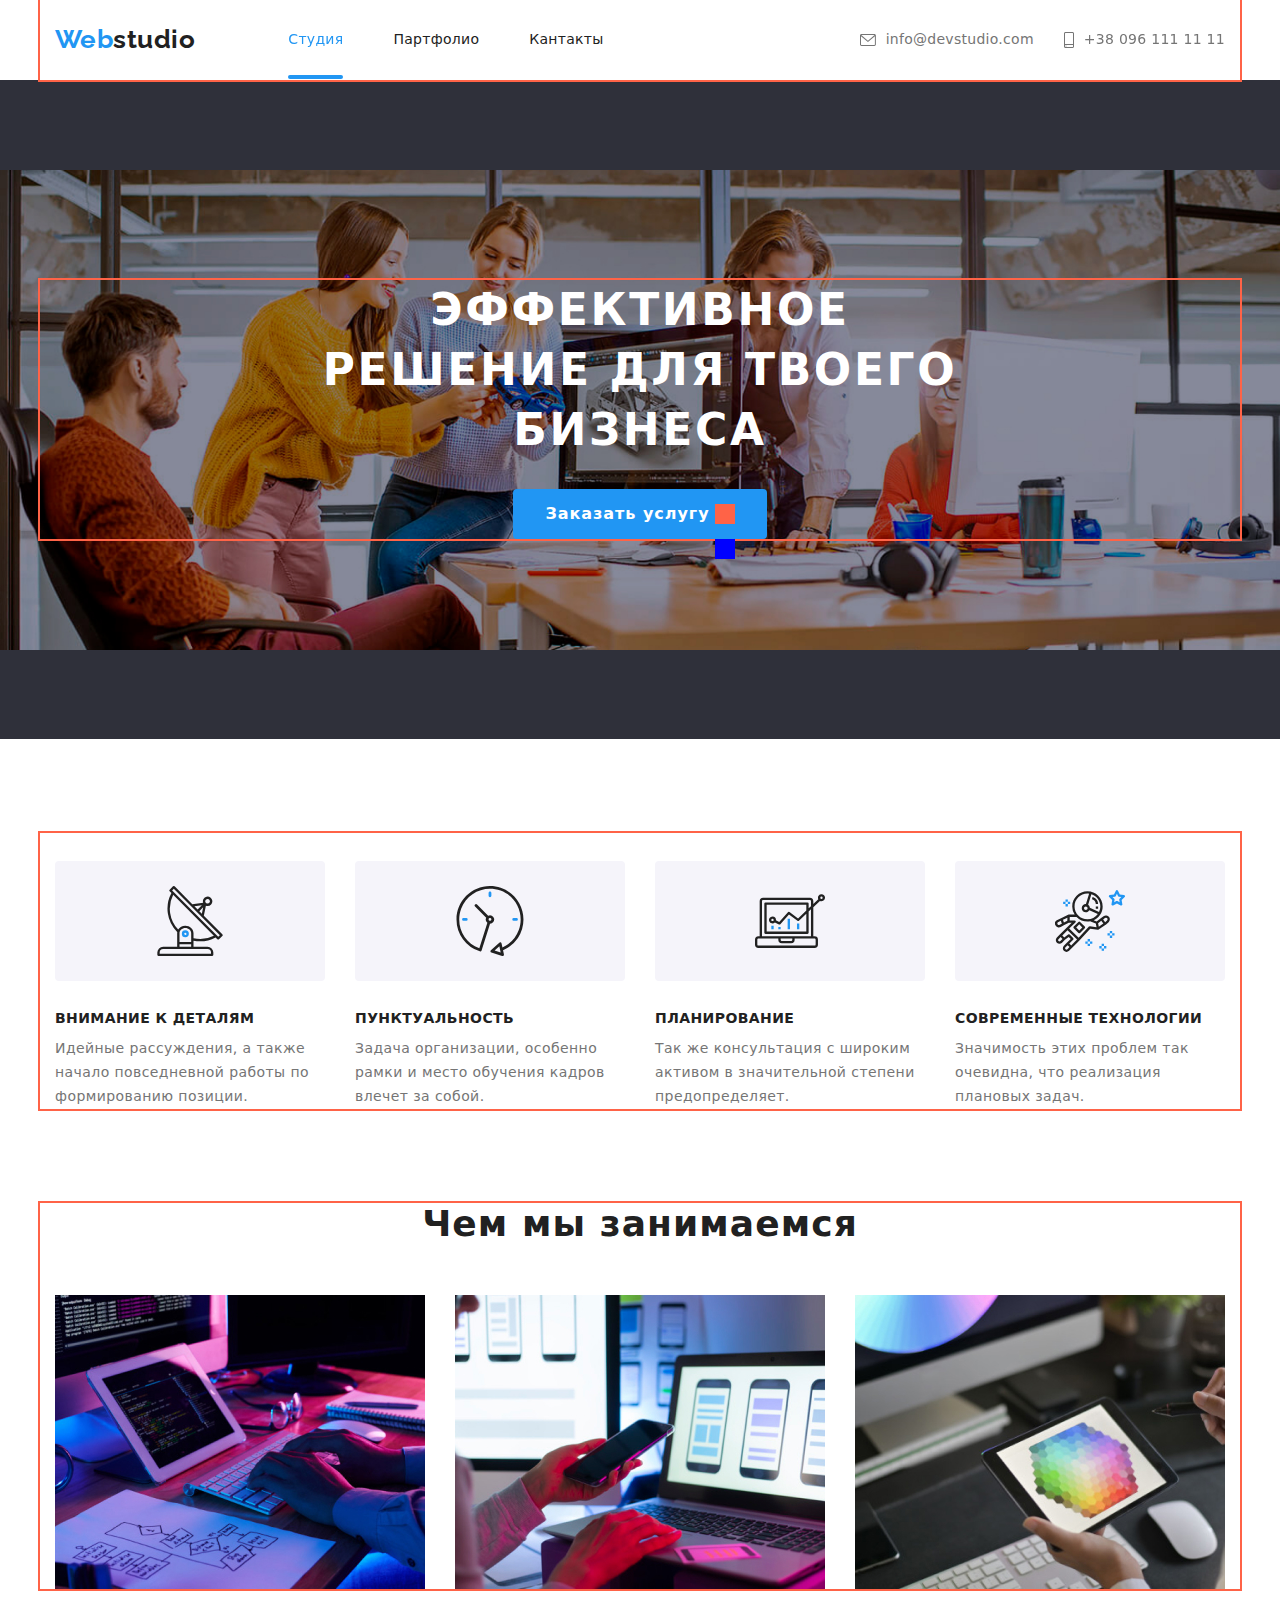
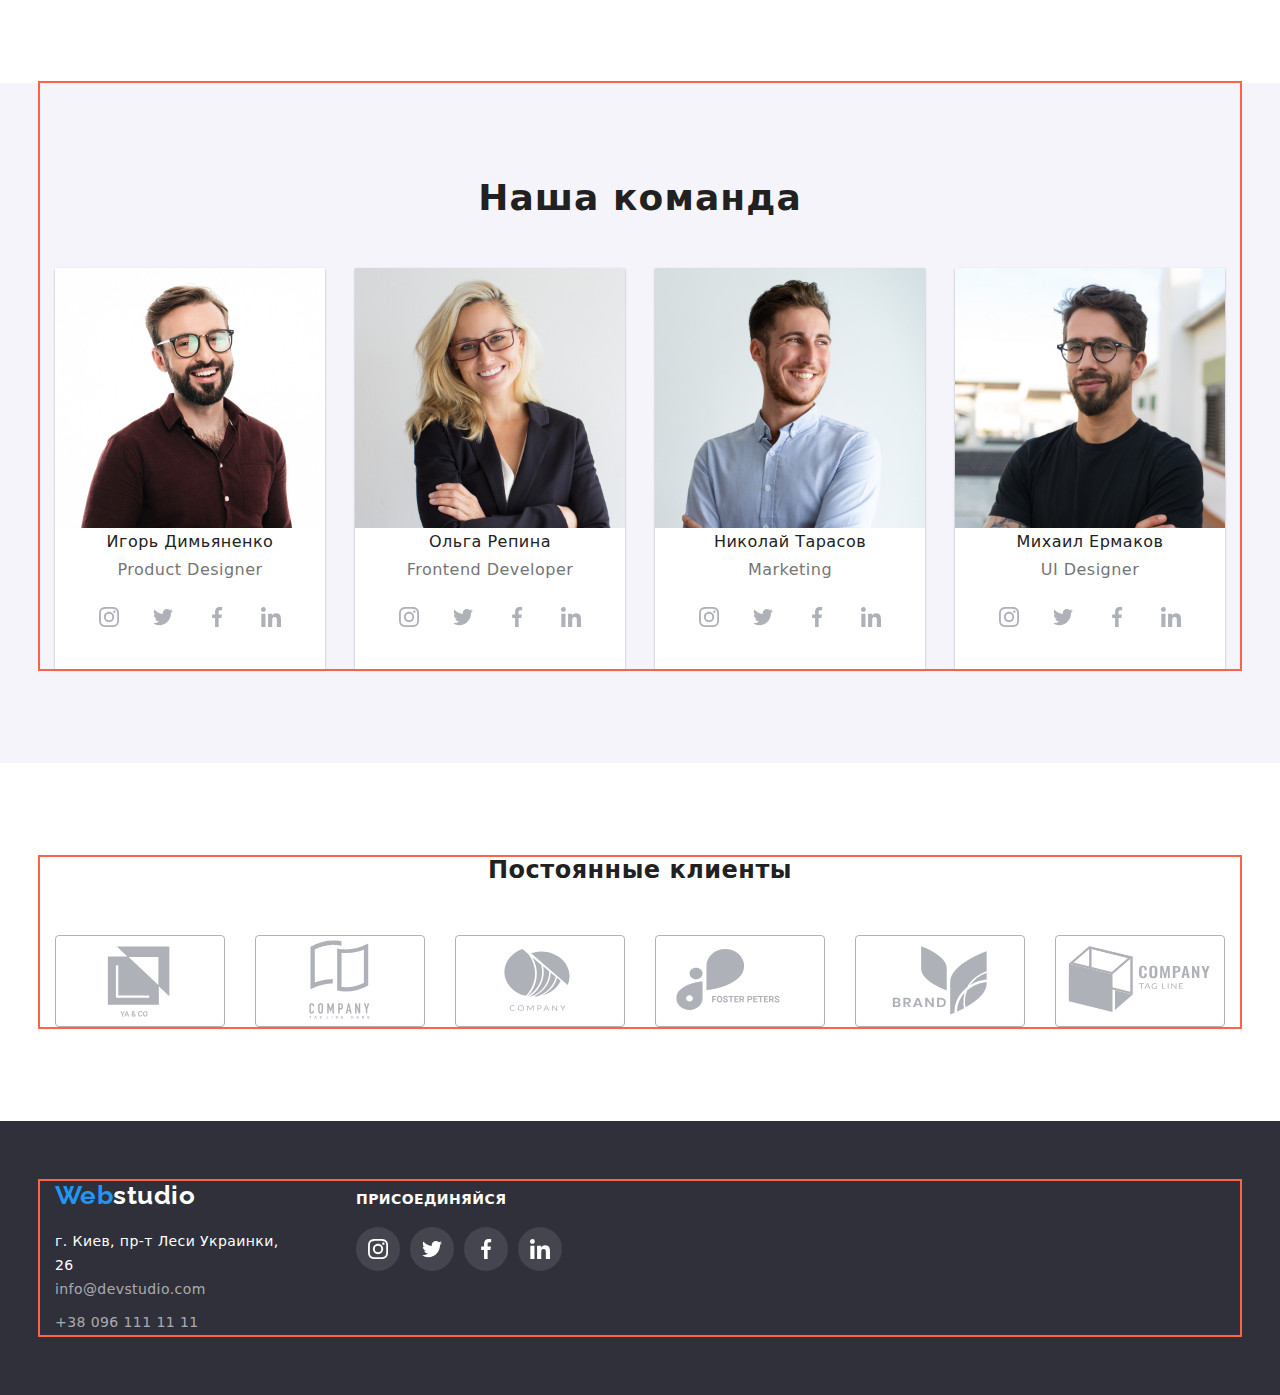
==== index.html @ 95841db0 "скопировал с прошлого" ====
<!DOCTYPE html>
<html lang="ru">
  <head>
    <meta charset="UTF-8" />
    <meta name="viewport" content="width=device-width, initial-scale=1.0" />
    <title>Webstudio</title>
    <link
      href="https://fonts.googleapis.com/css2?family=Raleway:wght@100..900&family=Roboto:wght@100;300;400;500;700;900&display=swap"
      rel="stylesheet"
    />
    <link rel="stylesheet" href="./css/styles.css" />
    <link
      rel="stylesheet"
      href="https://cdnjs.cloudflare.com/ajax/libs/modern-normalize/3.0.1/modern-normalize.min.css"
    />
  </head>
  <body>
    <!-- Шапка сайта -->
    <header class="page-header">
      <div class="container">
        <nav class="site-nav">
          <a href="./index.html" class="logo"
            ><span class="accent">Web</span>studio</a
          >
          <ul class="navigation-list list">
            <li class="item">
              <a href="./index.html" class="link link-current">Студия</a>
            </li>
            <li class="item">
              <a href="./portfolio.html" class="link">Партфолио</a>
            </li>
            <li class="item"><a href="" class="link">Кантакты</a></li>
          </ul>
        </nav>
        <address class="address-header">
          <ul class="link-list list contacts">
            <li class="item">
              <a href="mailto:info@devstudio.com" class="link mail">
                <svg class="envelope" width="16" height="12">
                  <use href="./images/symbol-defs.svg#envelope"></use>
                </svg>
                info@devstudio.com</a
              >
            </li>
            <li class="item">
              <a href="tel:+380961111111 " class="link tel">
                <svg class="smartphone" width="10" height="16">
                  <use href="./images/symbol-defs.svg#smartphone"></use>
                </svg>
                +38 096 111 11 11</a
              >
            </li>
          </ul>
        </address>
      </div>
    </header>
    <!-- Главное Наполнение Сайта -->
    <main class="page-main">
<!-- Герой -->
      <section class="hero">
        <div class="container hero-container">
          <h1 class="hero-title">эффективное решение для твоего бизнеса</h1>
          <button type="button" class="hero-button">Заказать услугу</button>
        </div>
      </section>
      <!-- Наши Преимущества -->
      <section class="section-warning">
        <div class="container">
          <h2 class="zero-title">Главные оспекты , потом скрыть это</h2>
          <ul class="list list-warning">
            <li class="item">
              <div class="warning-bg-icon">
                <svg width="70" height="70">
                  <use href="./images/symbol-defs.svg#antenna"></use>
                </svg>
              </div>
              <h3 class="title">ВНИМАНИЕ К ДЕТАЛЯМ</h3>
              <p class="subtitle">
                Идейные рассуждения, а также начало повседневной работы по
                формированию позиции.
              </p>
            </li>
            <li class="item">
              <div class="warning-bg-icon">
                <svg width="70" height="70">
                  <use href="./images/symbol-defs.svg#clock"></use>
                </svg>
              </div>
              <h3 class="title">ПУНКТУАЛЬНОСТЬ</h3>
              <p class="subtitle">
                Задача организации, особенно рамки и место обучения кадров
                влечет за собой.
              </p>
            </li>
            <li class="item">
              <div class="warning-bg-icon">
                <svg width="70" height="70">
                  <use href="./images/symbol-defs.svg#diagram"></use>
                </svg>
              </div>
              <h3 class="title">ПЛАНИРОВАНИЕ</h3>
              <p class="subtitle">
                Так же консультация с широким активом в значительной степени
                предопределяет.
              </p>
            </li>
            <li class="item">
              <div class="warning-bg-icon">
                <svg width="70" height="70">
                  <use href="./images/symbol-defs.svg#astronaut"></use>
                </svg>
              </div>
              <h3 class="title">СОВРЕМЕННЫЕ ТЕХНОЛОГИИ</h3>
              <p class="subtitle">
                Значимость этих проблем так очевидна, что реализация плановых
                задач.
              </p>
            </li>
          </ul>
        </div>
      </section>
      <!-- Чем мы Занимаемся -->
      <section class="section-work">
        <div class="container">
          <h2 class="title-work">Чем мы занимаемся</h2>
          <ul class="list work-list " >
            <li class="item">
              <img
                src="./images/image1.jpg"
                alt="работа с кодом"
                width="370"
                class="img"
              />
            </li>
            <li class="item">
              <img
                src="./images/image2.jpg"
                alt="работа на компьютере с моделями телефонов"
                width="370"
                class="img"/>
            </li>
            <li class="item">
              <img
                class="img"
                src="./images/image3.jpg" 
                alt="работа на планшете с дизайном " 
                width="370" 
              >
            </li>
          </ul>
        </div>
      </section>
      <!-- Наша каманда -->
      <section class="section-team">
        <div class="container">
          <h2 class="title-team">Наша команда</h2>
          <ul class="team-list list">
            <li class="item">
              <div class="card-text">
                <img
                  src="./images/imgigori1.jpg"
                  alt="фото сотрудника Игоря"
                  width="270"
                />
                <h3 class="title">Игорь Димьяненко</h3>
                <p class="subtitle">Product Designer</p>
                <ul class="social-list-link list">
                  <li class="social-link">
                    <a href="" class="link-bg">
                      <svg class="social-icon" width="20" height="20">
                        <use href="./images/symbol-defs.svg#instagram"></use>
                      </svg>
                    </a>
                  </li>
                  <li class="social-link">
                    <a href="" class="link-bg">
                      <svg class="social-icon" width="20" height="20">
                        <use href="./images/symbol-defs.svg#twitter-1-2"></use>
                      </svg>
                    </a>
                  </li>
                  <li class="social-link">
                    <a href="" class="link-bg">
                      <svg class="social-icon" width="20" height="20">
                        <use href="./images/symbol-defs.svg#facebook"></use>
                      </svg>
                    </a>
                  </li>
                  <li class="social-link">
                    <a href="" class="link-bg">
                      <svg class="social-icon" width="20" height="20">
                        <use href="./images/symbol-defs.svg#linkedin"></use>
                      </svg>
                    </a>
                  </li>
                </ul>
              </div>
            </li>
            <li class="item">
              <div class="card-text">
                <img
                  src="./images/imgoliga2.jpg"
                  alt="фото сотрудника Ольги"
                  width="270"
                />
                <h3 class="title">Ольга Репина</h3>
                <p class="subtitle">Frontend Developer</p>
                <ul class="social-list-link list">
                  <li class="social-link">
                    <a href="" class="link-bg">
                      <svg class="social-icon" width="20" height="20">
                        <use href="./images/symbol-defs.svg#instagram"></use>
                      </svg>
                    </a>
                  </li>
                  <li class="social-link">
                    <a href="" class="link-bg">
                      <svg class="social-icon" width="20" height="20">
                        <use href="./images/symbol-defs.svg#twitter-1-2"></use>
                      </svg>
                    </a>
                  </li>
                  <li class="social-link">
                    <a href="" class="link-bg">
                      <svg class="social-icon" width="20" height="20">
                        <use href="./images/symbol-defs.svg#facebook"></use>
                      </svg>
                    </a>
                  </li>
                  <li class="social-link">
                    <a href="" class="link-bg">
                      <svg class="social-icon" width="20" height="20">
                        <use href="./images/symbol-defs.svg#linkedin"></use>
                      </svg>
                    </a>
                  </li>
                </ul>
              </div>
            </li>
            <li class="item">
              <div class="card-text">
                <img
                  src="./images/imgnikolai3.jpg"
                  alt="фото сотрудника Николая"
                  width="270"
                />
                <h3 class="title">Николай Тарасов</h3>
                <p class="subtitle">Marketing</p>
                <ul class="social-list-link list">
                  <li class="social-link">
                    <a href="" class="link-bg">
                      <svg class="social-icon" width="20" height="20">
                        <use href="./images/symbol-defs.svg#instagram"></use>
                      </svg>
                    </a>
                  </li>
                  <li class="social-link">
                    <a href="" class="link-bg">
                      <svg class="social-icon" width="20" height="20">
                        <use href="./images/symbol-defs.svg#twitter-1-2"></use>
                      </svg>
                    </a>
                  </li>
                  <li class="social-link">
                    <a href="" class="link-bg">
                      <svg class="social-icon" width="20" height="20">
                        <use href="./images/symbol-defs.svg#facebook"></use>
                      </svg>
                    </a>
                  </li>
                  <li class="social-link">
                    <a href="" class="link-bg">
                      <svg class="social-icon" width="20" height="20">
                        <use href="./images/symbol-defs.svg#linkedin"></use>
                      </svg>
                    </a>
                  </li>
                </ul>
              </div>
            </li>
            <li class="item">
              <div class="card-text">
                <img
                  src="./images/imgmihail4.jpg"
                  alt="фото сотрудника Михаила"
                  width="270"
                />
                <h3 class="title">Михаил Ермаков</h3>
                <p class="subtitle">UI Designer</p>
                <ul class="social-list-link list">
                  <li class="social-link">
                    <a href="" class="link-bg">
                      <svg class="social-icon" width="20" height="20">
                        <use href="./images/symbol-defs.svg#instagram"></use>
                      </svg>
                    </a>
                  </li>
                  <li class="social-link">
                    <a href="" class="link-bg">
                      <svg class="social-icon" width="20" height="20">
                        <use href="./images/symbol-defs.svg#twitter-1-2"></use>
                      </svg>
                    </a>
                  </li>
                  <li class="social-link">
                    <a href="" class="link-bg">
                      <svg class="social-icon" width="20" height="20">
                        <use href="./images/symbol-defs.svg#facebook"></use>
                      </svg>
                    </a>
                  </li>
                  <li class="social-link">
                    <a href="" class="link-bg">
                      <svg class="social-icon" width="20" height="20">
                        <use href="./images/symbol-defs.svg#linkedin"></use>
                      </svg>
                    </a>
                  </li>
                </ul>
              </div>
            </li>
          </ul>
        </div>
      </section>
      <!-- Постоянные Клиенты -->
      <section class="section-company">
        <div class="container">
          <h2 class="title-company title">Постоянные клиенты</h2>
          <ul class="list-company list">
            <li class="item">
              <svg class="icon-company">
                <use href="./images/symbol-defs.svg#company-1"></use>
              </svg>
            </li>
            <li class="item">
              <svg class="icon-company">
                <use href="./images/symbol-defs.svg#company-2"></use>
              </svg>
            </li>
            <li class="item">
              <svg class="icon-company">
                <use href="./images/symbol-defs.svg#company-3"></use>
              </svg>
            </li>
            <li class="item">
              <svg class="icon-company">
                <use href="./images/symbol-defs.svg#company-4"></use>
              </svg>
            </li>
            <li class="item">
              <svg class="icon-company">
                <use href="./images/symbol-defs.svg#company-5"></use>
              </svg>
            </li>
            <li class="item">
              <svg class="icon-company">
                <use href="./images/symbol-defs.svg#company-6"></use>
              </svg>
            </li>
          </ul>
        </div>
      </section>
    </main>
    <!-- Футер сайта -->
    <footer class="page-footer">
      <div class="container">
        <div class="div-footer">
          <div class="address-div">
            <a href="./index.html" class="logo"
              ><span class="accent">Web</span>studio</a
            >
            <address class="address-footer">
              <ul class="list link-list-footer">
                <li class="item ads">
                  <a href="" class="street-address"
                    >г. Киев, пр-т Леси Украинки, 26</a
                  >
                </li>
                <li class="item adrs">
                  <a href="mailto:info@devstudio.com" class="link"
                    >info@devstudio.com</a
                  >
                </li>
                <li class="item adrs">
                  <a href="tel:+380961111111" class="link">+38 096 111 11 11</a>
                </li>
              </ul>
            </address>
          </div>
          <div class="socient-link-footer">
            <h2 class="title">Присоединяйся</h2>
            <ul class="social-list-link list">
              <li class="social-link">
                <a href="" class="link-bg-footer">
                  <svg class="social-icon-footer" width="20" height="20">
                    <use href="./images/symbol-defs.svg#instagram"></use>
                  </svg>
                </a>
              </li>
              <li class="social-link">
                <a href="" class="link-bg-footer">
                  <svg class="social-icon-footer" width="20" height="20">
                    <use href="./images/symbol-defs.svg#twitter-1-2"></use>
                  </svg>
                </a>
              </li>
              <li class="social-link">
                <a href="" class="link-bg-footer">
                  <svg class="social-icon-footer" width="20" height="20">
                    <use href="./images/symbol-defs.svg#facebook"></use>
                  </svg>
                </a>
              </li>
              <li class="social-link">
                <a href="" class="link-bg-footer">
                  <svg class="social-icon-footer" width="20" height="20">
                    <use href="./images/symbol-defs.svg#linkedin"></use>
                  </svg>
                </a>
              </li>
            </ul>
          </div>
        </div>
      </div>
    </footer>
  </body>
</html>
---- css/styles.css ----
:root {
  --primary-text-color: #212121;
  --accent-color: #2196f3;
  --secondary-text-color: #757575;
  --white-text-color: #ffffff;
  --grey-button-color: #f5f4fa;
  --cubik-linear:cubic-bezier(0.4, 0, 0.2, 1);
}
/* глобальное оформление/настройки/значения */
html {
  box-sizing: border-box;

  *,
  *::before,
  *::after {
    box-sizing: inherit;
  }
}

body {
  color: var(--primary-text-color);
  font-family: Roboto, sans-serif;
  letter-spacing: 0.03em;
  padding-top: 80px;
  position: relative;
}

.navigation-list .link,
.address-header .link,
.logo,
.address-footer .link {
  text-decoration: none;
}

.list,
.title , .item{
  padding: 0px;
  list-style-type: none;
  margin: 0px;
}

.container {
  width: 1200px;
  padding-left: 15px;
  padding-right: 15px;
  margin-left: auto;
  margin-right: auto;
  outline: 2px solid tomato;
}


/* Оформление header  */

/* Логотив в Шапке и Футере */

.accent {
  color: var(--accent-color);
  font-family: Raleway, sans-serif;
  font-size: 26px;
  font-weight: 700;
  line-height: 1.15;
}
.page-header .logo {
  margin-right: 93px;

  color: var(--primary-text-color);
  font-family: Raleway, sans-serif;

  font-size: 26px;
  font-weight: 700;
  line-height: 1.15;
}
.page-footer .logo {
  color: var(--white-text-color);
  font-family: Raleway;
  font-size: 26px;
  font-weight: 700;
  line-height: 1.15;
  margin-bottom:20px;
}



/* Главная навигация */
.page-header{
  top: 0;
  position: fixed;
  width: 100%;
  background-color: var(--white-text-color);
  z-index: 100;
}
.page-header .container{
  display: flex;
  align-items: center;
  justify-content: space-between;
}

.site-nav {
  align-items: center;
  display: flex;
}
.navigation-list {
  display: flex;
}
.navigation-list .item:not(:last-child) {
  margin-right: 50px;
}

.navigation-list .link,
.navigation-list {
  padding-top: 32px;
  padding-bottom: 32px;

  color: var(--primary-text-color);

  font-size: 14px;
  font-weight: 500;
  line-height: 1.14;
  letter-spacing: 0.02em;

  transition:color 250ms var(--cubik-linear) ;
}

.navigation-list .link:hover,
.navigation-list .link:focus {
  color: var(--accent-color);

}
.navigation-list .link-current {
  color: var(--accent-color);
position: relative;
}
.link-current::after{
  position: absolute;
bottom: 0;

  content: "";
  display: block;
  width: 100%;
  height: 4px;
  background-color: var(--accent-color);
  border-radius: 2px;

}

/*  Оформление mail phone */

.address-header {
  display: flex;
  align-items: center;
  margin-left: auto;
  font-style: normal;
}

.link-list {
  align-items: center;
  display: flex;
justify-content: space-between;
}
.link-list:not(:last-child) {
  margin-right: 30px;
}

.address-header .link {
  color: var(--secondary-text-color);
  transition: color 250ms var(--cubik-linear);

  font-size: 14px;
  font-weight: 500;
  line-height: 1.14;
  letter-spacing: 0.02em;
}

.link-list .link {
  padding-top: 32px;
  padding-bottom: 32px;
}

.link-list .item:not(:last-child) {
  margin-right: 30px;
}

.link-list .link:hover , .link-list .link:focus{ 
  color: var(--accent-color);
}

.mail,
.tel {
  display: flex;
  align-items: center;
}

.envelope,
.smartphone {
  fill: var(--secondary-text-color);
  margin-right: 10px;
  transition: fill 250ms var(--cubik-linear);
}

.mail:hover .envelope,
.mail:focus .envelope,
.tel:hover .smartphone,
.tel:focus .smartphone
{
  fill: var(--accent-color);
}


/* Оформление Main  */


/* оформление hero  */
.hero {
  margin-left: auto;
  margin-right: auto;
  max-width: 1600px;
  text-align: center;
  padding-top: 200px;
  padding-bottom: 200px;

  background-color: #2f303a;
  background-image: url(../images/img-hiro.jpg),
    linear-gradient(to right, rgba(47, 48, 58, 0.4), rgba(47, 48, 58, 0.4));
  background-repeat: no-repeat;
  background-size: contain;
  background-position: center;
}

.hero-title {
  text-align: center;
  margin: 0;
  margin-bottom: 30px;
  margin-left: auto;
  margin-right: auto;
  width: 696px;
  text-transform: uppercase;

  color: #ffffff;

  font-size: 44px;
  font-weight: 900;
  line-height: 1.36;
  letter-spacing: 0.06em;
}
.hero-button {
position: relative;
  display:flex;
margin-left: auto;
margin-right: auto;
  align-items: center;

  border-radius: 4px;
  padding: 10px 32px;
  border: 0px;

  color: #ffffff;
  background-color: #2196f3;
  transition: background-color 250ms var(--cubik-linear),
  color 250ms var(--cubik-linear);

  cursor: pointer;
  font-size: 16px;
  font-weight: 700;
  line-height: 1.87;
  letter-spacing: 0.06em;
}

.hero-button::after{
  
  content: "";
  width: 20px;
  height: 20px;
  background-color: tomato;
  margin-left: 5px;
  transition: transform 250ms var(--cubik-linear);
}

.hero-button:hover::after ,.hero-button:focus::after{
  transform: translateY(-35px);
}

.hero-button::before{
  position: absolute;
  top: 50%;
  right: 32px;
transform: translateY(calc(-50% + 35px));
transition: transform 250ms var(--cubik-linear);

  content: "";
  width: 20px;
  height: 20px;
  background-color: blue;;
}

.hero-button:hover::before ,.hero-button:focus::before{
transform: translateY(-50% );
}

.hero-button:focus,
.hero-button:hover {
  color: var(--accent-color);
  background-color:var(--white-text-color);
}


/* Офорнмление section-warninig */
.zero-title {
  margin: 0;
  color: var(--white-text-color);
}
.section-warning {
  margin-top: 94px;
}

.list-warning {
  display: flex;
}

.list-warning .item {
  margin-left: auto;
  margin-right: auto;
  width: 270px;
}
.list-warning .item:not(:last-child) {
  margin-right: 30px;
}

.list-warning .title {
  margin: 0;
  margin-bottom: 10px;

  font-size: 14px;
  line-height: 1.14;
  letter-spacing: 0.03em;
  text-transform: uppercase;
}

.list-warning .subtitle {
  margin: 0;

  font-size: 14px;
  line-height: 1.71;
  letter-spacing: 0.03em;

  color: var(--secondary-text-color);
}

.warning-bg-icon {
  display: flex;
  width: 270px;
  height: 120px;
  margin-bottom: 30px;
  background-color: var(--grey-button-color);
  border-radius: 4px;
  display: flex;
  justify-content: center;
  align-items: center;
}

/* Оформление "Чем мы занимаемся/section-work" */

.work-list {
  display: flex;
  justify-content: space-between;
}
.work-list{
  height: 294px;
}
.section-work {
  margin-bottom: 94px;
  margin-top: 94px;

}
.section-work .title-work{
    margin-bottom: 50px;
  margin-top: 0px;

  font-size: 36px;
  line-height: 1.16;
  letter-spacing: 0.03em;
  text-align: center;
}

/* Оформление "Наша Каманда/section-team" */
.section-team {
  background-color: #f5f4fa;
  padding-bottom: 94px;
}

.section-team .title-team {
  margin-bottom: 50px;
  margin-top: 0px;
  padding-top: 94px;

  font-size: 36px;
  line-height: 1.16;
  letter-spacing: 0.03em;
  text-align: center;
}

.team-list {
  display: flex;
  align-items: center;
  justify-content: space-between;
}

.team-list .title {
  margin: 0px;
  text-align: center;

  font-size: 16px;
  font-weight: 500;
  line-height: 1.12;
  letter-spacing: 0.03em;
}

.team-list .subtitle {
  margin: 0;
  margin-top: 10px;
  color: var(--secondary-text-color);
  text-align: center;
}

.card-text {
  background-color: var(--white-text-color);
  box-shadow: 0px 2px 1px 0px rgba(0, 0, 0, 0.2),
    0px 1px 1px 0px rgba(0, 0, 0, 0.14), 0px 1px 3px 0px rgba(0, 0, 0, 0.12);
}


/* Оформление иконок */

.social-list-link {
  display: flex;
  padding: 0px;
  justify-content: space-between;
  width: 206px;
  margin-right: auto;
  margin-left: auto;
}

.social-icon {
  fill: #afb1b8;
}

.link-bg {
  display: block;
  padding-top: 12px;
  padding-bottom: 12px;
  width: 44px;
  height: 44px;
  border-radius: 50%;
  text-align: center;
  margin-bottom: 30px;
  margin-top: 16px;
}

.link-bg:hover,
.link-bg:focus {
  border-radius: 50%;
  background-color: var(--accent-color);
}

.link-bg:hover .social-icon,
.link-bg:focus .social-icon {
  fill: var(--white-text-color);
}

/* Оформление Постоянных Клиентов/section-company */

.section-company{
  margin-top: 94px;
  margin-bottom: 94px;
}

.list-company{
  display: flex;
  justify-content: space-between;
}

.section-company .title-company{
  margin-bottom: 50px;
  text-align: center;
}

.list-company .item{
  height: 92px;
}

.icon-company{
  fill:#AFB1B8 ;
  width: 170px;
  height: 92px;
border:1px solid #AFB1B8;
border-radius: 4px;
}

.icon-company:hover ,.icon-company:focus{
    fill:var(--accent-color) ;
border:1px solid var(--accent-color);
border-radius: 4px;
}


/* main portfolio */


/* Оформление Навигация Портфолио  */
.section-button {
  align-items: center;
  margin-top: 91px;
}

.list-button {
  display: flex;
  justify-content:center;
  height: 38px;
}

.zero-button {
  color: var(--white-text-color);
  margin: 0px;
}

.list-button .button {
  padding: 6px 25px;
  border: 0;
  border-radius: 4px;

  background-color: var(--grey-button-color);
  font-size: 16px;
  font-weight: 500;
  line-height: 1.62;
}

.list-button .item {
  margin-right: 8px;
  margin-bottom: 16px;
}

.list-button .button:hover,
.list-button .button:focus {
  background-color: var(--accent-color);
  color: var(--white-text-color);
  box-shadow: 0px 2px 2px 0px rgba(0, 0, 0, 0.12),
    0px 1px 2px 0px rgba(0, 0, 0, 0.08), 0px 3px 1px 0px rgba(0, 0, 0, 0.1);
}


/* Оформление Раздела Карточек В Профиле */
.section-images {
  margin-bottom: 97px;
  margin-top: 50px;
}

.list-images {
  display: flex;
  flex-wrap: wrap;
  justify-content: space-between;
}

.zero-list {
  color: var(--white-text-color);
  margin: 0px;
}

.list-images .title {
  font-size: 18px;
  line-height: 2;
  letter-spacing: 0.06em;
  margin: 0;
  margin-bottom: 4px;
  margin-top: 20px;
  margin-left: 24px;
}
.list-images .subtitle {
  font-size: 16px;
  font-weight: 400;
  line-height: 1.87;
  margin: 0;
  margin-bottom: 20px;
  margin-left: 24px;
}

.list-images .item {
  margin-right: 30px;
  margin-bottom: 30px;
}

.list-images .item:nth-child(3n) {
  margin-right: 0px;
}
.list-images .item:nth-last-child(-n + 3) {
  margin-bottom: 0px;
}

.card-text-images {
  width: 370px;
  border: 1px solid rgb(238, 238, 238);
}

.card-text-images:hover,
.card-text-images:focus {
  box-shadow: 1px 4px 6px 0px rgba(0, 0, 0, 0.16),
    0px 4px 4px 0px rgba(0, 0, 0, 0.06), 0px 1px 1px 0px rgba(0, 0, 0, 0.12);
}




/* Оформление Футера  */

.div-footer {
  display: flex;
  align-items: baseline;
}

.page-footer {
  background-color: #2f303a;
  padding-top: 60px;
  padding-bottom: 60px;
}

.address-div {
  width: 231px;
  margin-right: 70px;
}

.street-address{
  display: inline-block;
font-size: 14px;
line-height: 1.71;
letter-spacing: 0.03em;
color: var(--white-text-color);
font-style: normal;
text-decoration: none;
margin-top:20px ;
}

.link-list-footer .link {
font-style: normal;
color: rgba(255, 255, 255, 0.6);
font-size: 14px;
line-height: 1.71;
letter-spacing: 0.03em;
}

.link-list-footer .link:hover,
.link-list-footer .link :focus,
.link-list-footer .street-address:hover,
.link-list-footer .street-address:focus {
  color: var(--accent-color);
}

.link-list-footer .adrs:not(:last-child) {
  margin-bottom: 9px;
}


/* Оформление "Присоединяйся" */

.socient-link-footer {
  width: 206px;
}

.socient-link-footer .title {
  color: var(--white-text-color);
  font-size: 14px;
  font-weight: 700;
  line-height: 1.14;
  letter-spacing: 0.03em;
  text-transform: uppercase;
  margin-bottom: 20px;
}

/* Иконки  */
.social-icon-footer {
  fill: var(--white-text-color);
}

.link-bg-footer   {
  display: block;
  padding-top: 12px;
  padding-bottom: 12px;
  width: 44px;
  height: 44px;
  border-radius: 50%;
  text-align: center;
  background-color: rgba(255, 255, 255, 0.1);
}

.link-bg-footer:hover,
.link-bg-footer:focus {
  background-color: var(--accent-color);
}
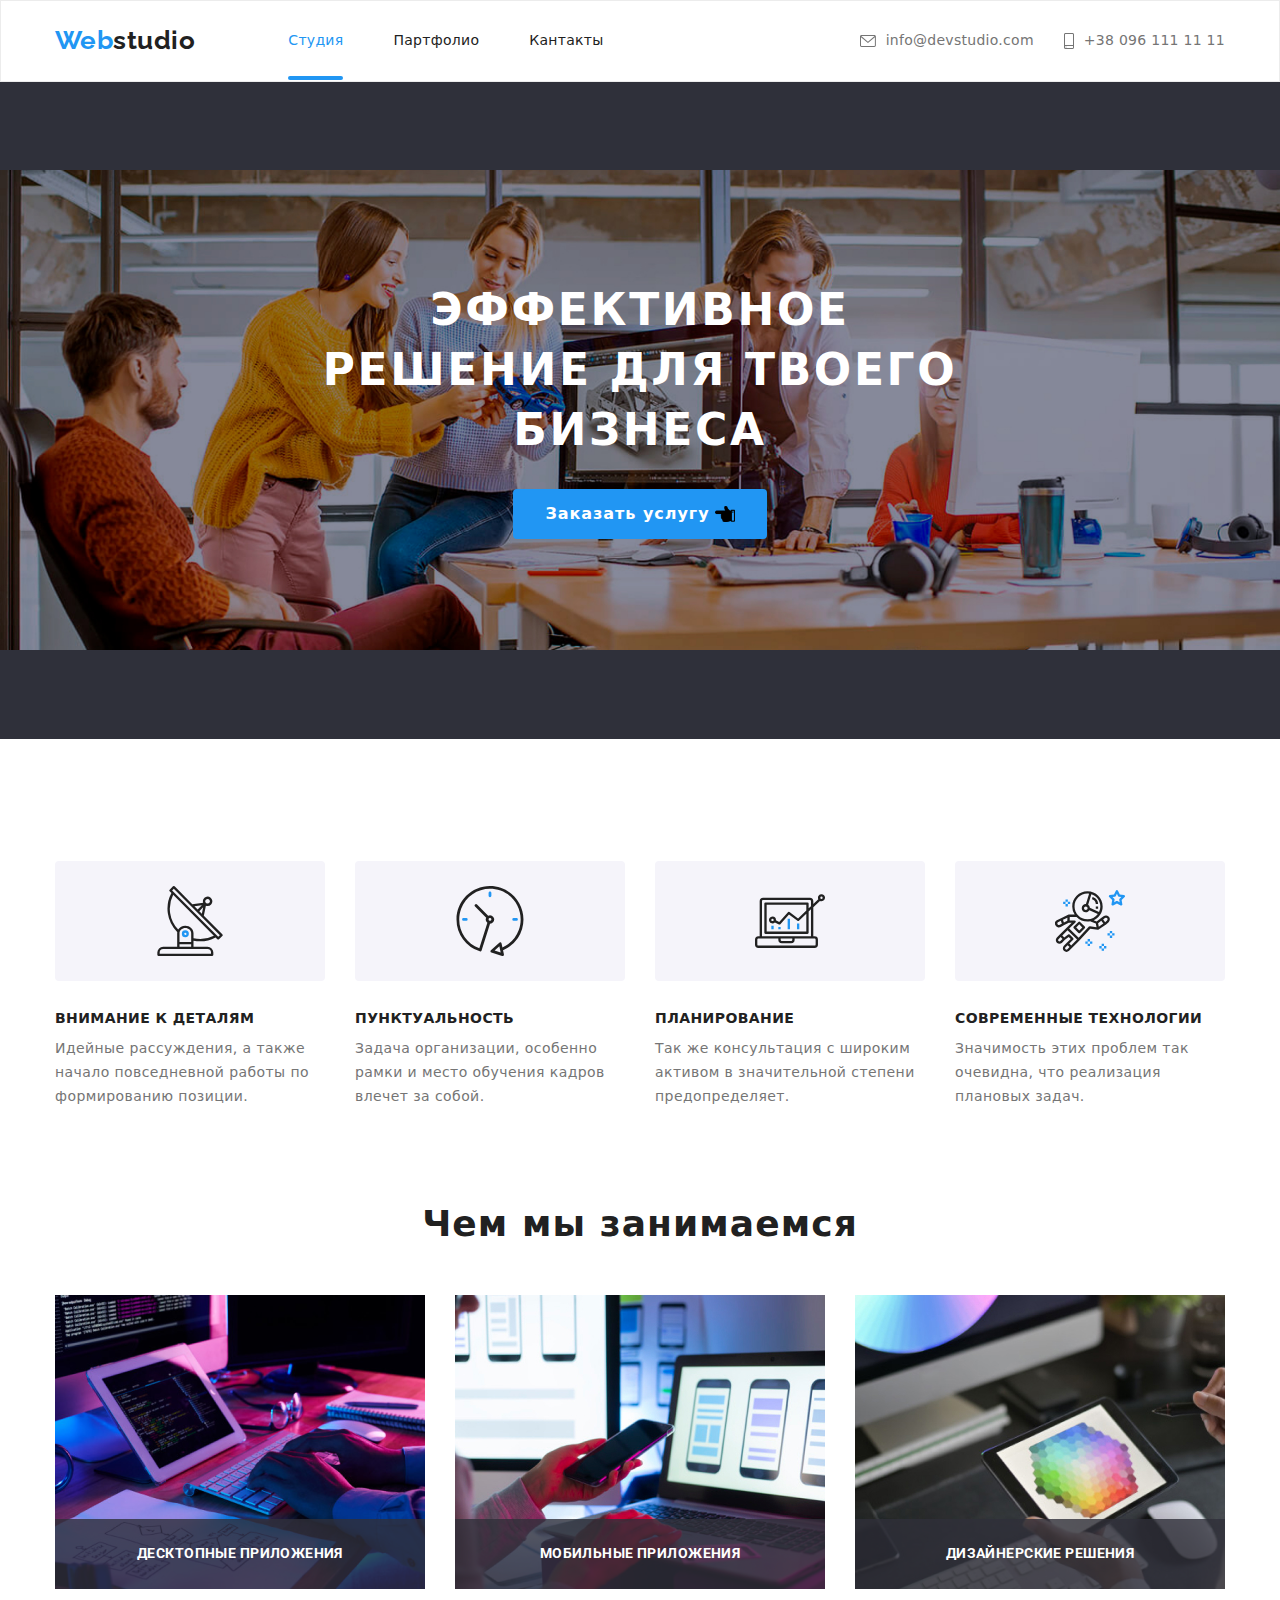
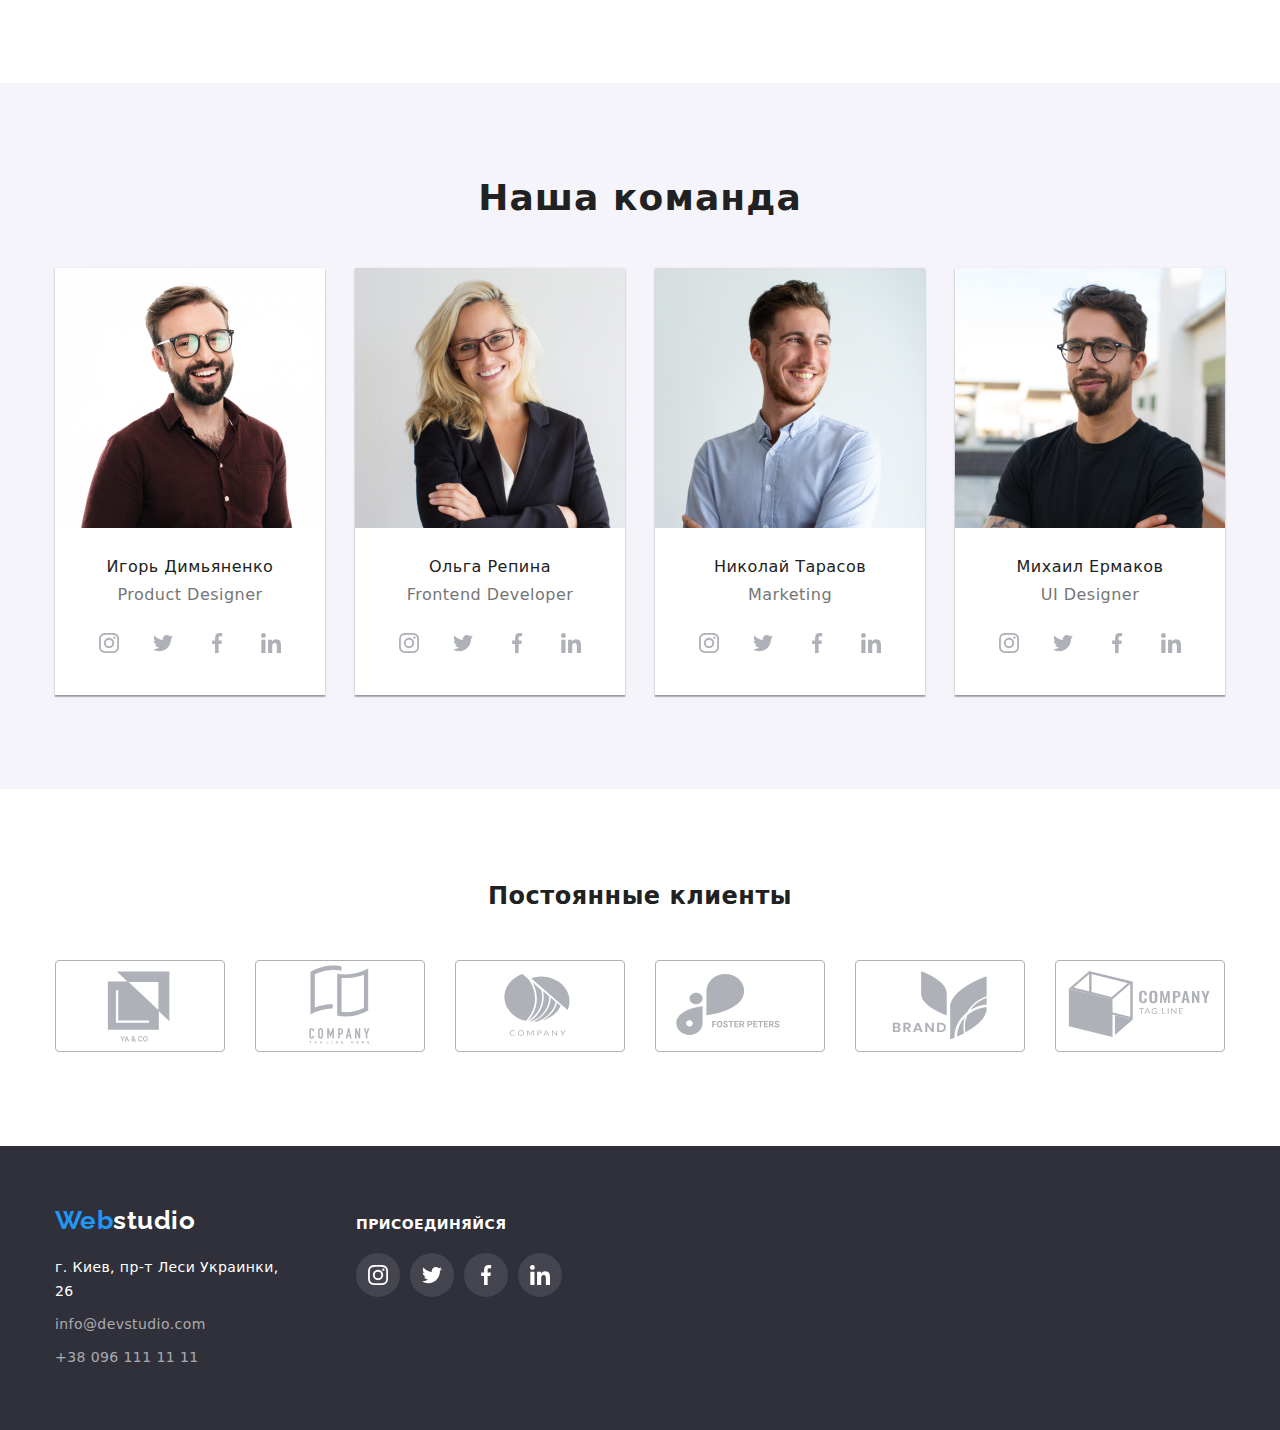
==== commit e3bc094e: "скопировал прошлую работу пятого номера" ====
--- a/index.html
+++ b/index.html
@@ -56,11 +56,11 @@
     </header>
     <!-- Главное Наполнение Сайта -->
     <main class="page-main">
-<!-- Герой -->
+      <!-- Герой -->
       <section class="hero">
         <div class="container hero-container">
           <h1 class="hero-title">эффективное решение для твоего бизнеса</h1>
-          <button type="button" class="hero-button">Заказать услугу</button>
+          <button type="button" class="hero-button" data-modal-open>Заказать услугу</button>
         </div>
       </section>
       <!-- Наши Преимущества -->
@@ -123,29 +123,39 @@
       <section class="section-work">
         <div class="container">
           <h2 class="title-work">Чем мы занимаемся</h2>
-          <ul class="list work-list " >
+          <ul class="list work-list">
             <li class="item">
               <img
-                src="./images/image1.jpg"
+                src="./images/img.png"
                 alt="работа с кодом"
                 width="370"
                 class="img"
               />
+              <div class="top-card">
+                <p class="subtitle">Десктопные приложения</p>
+              </div>
             </li>
             <li class="item">
               <img
                 src="./images/image2.jpg"
                 alt="работа на компьютере с моделями телефонов"
                 width="370"
-                class="img"/>
+                class="img"
+              />
+              <div class="top-card">
+                <p class="subtitle">мобильные приложения</p>
+              </div>
             </li>
             <li class="item">
               <img
                 class="img"
-                src="./images/image3.jpg" 
-                alt="работа на планшете с дизайном " 
-                width="370" 
-              >
+                src="./images/image3.jpg"
+                alt="работа на планшете с дизайном "
+                width="370"
+              />
+              <div class="top-card">
+                <p class="subtitle">дизайнерские решения</p>
+              </div>
             </li>
           </ul>
         </div>
@@ -423,5 +433,13 @@
         </div>
       </div>
     </footer>
+    <div class="backdrop is-hidden" data-modal>
+      <div class="modal ">
+        <button type="button" class="modal-button" data-modal-close>
+          <img src="./images/krestik.png" alt="крестик" width="15px" height="15px">
+        </button>
+      </div>
+    </div>
+    <script src="./js/modal.js"></script>
   </body>
-</html>+</html>
--- a/css/styles.css
+++ b/css/styles.css
@@ -28,7 +28,7 @@
 .navigation-list .link,
 .address-header .link,
 .logo,
-.address-footer .link {
+.address-footer .link, .link {
   text-decoration: none;
 }
 
@@ -45,7 +45,7 @@
   padding-right: 15px;
   margin-left: auto;
   margin-right: auto;
-  outline: 2px solid tomato;
+
 }
 
 
@@ -83,11 +83,12 @@
 
 /* Главная навигация */
 .page-header{
+  position: fixed;
   top: 0;
-  position: fixed;
   width: 100%;
   background-color: var(--white-text-color);
   z-index: 100;
+  border: 1px solid rgba(236, 236, 236, 1)
 }
 .page-header .container{
   display: flex;
@@ -248,6 +249,7 @@
 margin-left: auto;
 margin-right: auto;
   align-items: center;
+  overflow: hidden;
 
   border-radius: 4px;
   padding: 10px 32px;
@@ -266,11 +268,11 @@
 }
 
 .hero-button::after{
-  
-  content: "";
+  background-image:url(../images/finger.png);
+background-size: contain;
+content:"" ;
   width: 20px;
   height: 20px;
-  background-color: tomato;
   margin-left: 5px;
   transition: transform 250ms var(--cubik-linear);
 }
@@ -289,7 +291,9 @@
   content: "";
   width: 20px;
   height: 20px;
-  background-color: blue;;
+  background-image: url(../images/galockka.png);
+  background-size: contain;
+
 }
 
 .hero-button:hover::before ,.hero-button:focus::before{
@@ -303,6 +307,47 @@
 }
 
 
+/* Оформление модального окна */
+
+.backdrop{
+
+  position: fixed;
+  z-index: 200;
+  width: 100%;
+  height: 100%;
+  top: 0;
+  left: 0;
+  background-color: rgba(0, 0, 0, 0.2);
+  border: 1px solid rgba(0, 0, 0, 0.1);
+  transition: opacity 250ms var(--cubik-linear);
+}
+
+.backdrop.is-hidden{
+  opacity: 0;
+  pointer-events: none;
+}
+
+.modal{
+  position: absolute;
+  width: 528px;
+  height: 581px;
+  background-color: var(--white-text-color);
+  top: 50%;
+  left: 50%;
+  transform: translate(-50% , -50%);
+
+}
+
+.modal-button{
+  position: absolute;
+  margin-right: 15px;
+  margin-top: 15px;
+  right: 0;
+  width: 30px;
+  height: 30px;
+  border: 1px solid red;
+}
+
 /* Офорнмление section-warninig */
 .zero-title {
   margin: 0;
@@ -332,7 +377,8 @@
   font-size: 14px;
   line-height: 1.14;
   letter-spacing: 0.03em;
-  text-transform: uppercase;
+  text-
+  : uppercase;
 }
 
 .list-warning .subtitle {
@@ -363,8 +409,9 @@
   display: flex;
   justify-content: space-between;
 }
-.work-list{
-  height: 294px;
+img{
+  display: block;
+  
 }
 .section-work {
   margin-bottom: 94px;
@@ -380,6 +427,29 @@
   letter-spacing: 0.03em;
   text-align: center;
 }
+.work-list .item{
+  position: relative;
+}
+.top-card{
+  display: flex;
+justify-content: center;
+align-items: center;
+  position: absolute;
+  bottom: 0;
+  content: "";
+
+  width: 100%;
+  height: 70px;
+  background-color:rgba(47, 48, 58, 0.8);
+font-family: Roboto;
+font-size: 14px;
+font-weight: 700;
+line-height: 1.14;
+letter-spacing: 0.03em;
+text-transform: uppercase;
+color: var(--white-text-color);
+}
+
 
 /* Оформление "Наша Каманда/section-team" */
 .section-team {
@@ -405,7 +475,7 @@
 }
 
 .team-list .title {
-  margin: 0px;
+  margin-top: 30px;
   text-align: center;
 
   font-size: 16px;
@@ -453,6 +523,10 @@
   text-align: center;
   margin-bottom: 30px;
   margin-top: 16px;
+  background-color: var(--white-text-color);
+    border-radius: 0;
+transition: background-color 250ms var(--cubik-linear), border-radius 250ms cubic-bezier(0.4, 0, 0.2, 1) ;
+
 }
 
 .link-bg:hover,
@@ -461,6 +535,11 @@
   background-color: var(--accent-color);
 }
 
+.link-bg .social-icon{
+  fill: #AFB1B8;
+;
+    transition: fill 250ms var(--cubik-linear);
+}
 .link-bg:hover .social-icon,
 .link-bg:focus .social-icon {
   fill: var(--white-text-color);
@@ -493,6 +572,7 @@
   height: 92px;
 border:1px solid #AFB1B8;
 border-radius: 4px;
+transition: fill 250ms var(--cubik-linear);
 }
 
 .icon-company:hover ,.icon-company:focus{
@@ -528,9 +608,14 @@
   border-radius: 4px;
 
   background-color: var(--grey-button-color);
+  color:var(--primary-text-color) ;
   font-size: 16px;
   font-weight: 500;
   line-height: 1.62;
+  transition: color 250ms var(--cubik-linear), background-color 250ms var(--cubik-linear),
+  box-shadow 250ms var(--cubik-linear) ;
+box-shadow: none;
+
 }
 
 .list-button .item {
@@ -553,18 +638,42 @@
   margin-top: 50px;
 }
 
-.list-images {
-  display: flex;
-  flex-wrap: wrap;
-  justify-content: space-between;
-}
-
 .zero-list {
   color: var(--white-text-color);
   margin: 0px;
 }
 
-.list-images .title {
+.list-images {
+  display: flex;
+  flex-wrap: wrap;
+  justify-content: space-between;
+}
+
+.list-images .item {
+  transition:box-shadow 250ms var(--cubik-linear);
+  margin-right: 30px;
+  margin-bottom: 30px;
+  
+}
+
+.list-images .item:nth-child(3n) {
+  margin-right: 0px;
+}
+.list-images .item:nth-last-child(-n + 3) {
+  margin-bottom: 0px;
+}
+
+.list-images .item:hover,
+.list-images .item:focus {
+  box-shadow: 1px 4px 6px 0px rgba(0, 0, 0, 0.16),
+    0px 4px 4px 0px rgba(0, 0, 0, 0.06), 0px 1px 1px 0px rgba(0, 0, 0, 0.12);
+}
+
+
+.text-of-card{
+  border: 1px solid rgba(238, 238, 238, 1)
+}
+.text-of-card .title {
   font-size: 18px;
   line-height: 2;
   letter-spacing: 0.06em;
@@ -573,40 +682,55 @@
   margin-top: 20px;
   margin-left: 24px;
 }
-.list-images .subtitle {
-  font-size: 16px;
-  font-weight: 400;
-  line-height: 1.87;
+
+.text-of-card .subtitle{
+font-size: 16px;
+font-weight: 400;
+line-height: 1.87;
   margin: 0;
   margin-bottom: 20px;
   margin-left: 24px;
-}
-
-.list-images .item {
-  margin-right: 30px;
-  margin-bottom: 30px;
-}
-
-.list-images .item:nth-child(3n) {
-  margin-right: 0px;
-}
-.list-images .item:nth-last-child(-n + 3) {
-  margin-bottom: 0px;
-}
+
+color: var(--secondary-text-color);
+}
+
+.card-link {
+  color: var(--primary-text-color); 
+}
+
 
 .card-text-images {
+  position: relative;
   width: 370px;
-  border: 1px solid rgb(238, 238, 238);
-}
-
-.card-text-images:hover,
-.card-text-images:focus {
-  box-shadow: 1px 4px 6px 0px rgba(0, 0, 0, 0.16),
-    0px 4px 4px 0px rgba(0, 0, 0, 0.06), 0px 1px 1px 0px rgba(0, 0, 0, 0.12);
-}
-
-
-
+  border: 1px stroke rgb(238, 238, 238);
+  box-shadow: none ;
+  overflow: hidden;
+}
+
+.overlay{
+
+position: absolute;
+width: 100%;
+height: 100%;
+top: 0;
+left: 0;
+transform: translateY(100%);
+opacity:0;
+background-color: rgba(33, 150, 243, 0.9);
+transition: transform 250ms var(--cubik-linear) , opacity 250ms var(--cubik-linear);
+
+padding-left:24px ;
+padding-top: 63px;
+margin-bottom: 0;
+font-size: 18px;
+line-height: 28px;
+color: var(--white-text-color);
+}
+
+.card-link:hover .overlay , .card-text-images:focus .card-hidden{
+  transform: translateY(0%);
+opacity: 1;
+} 
 
 /* Оформление Футера  */
 
@@ -635,6 +759,8 @@
 font-style: normal;
 text-decoration: none;
 margin-top:20px ;
+margin-bottom: 9px;
+transition: color 250ms var(--cubik-linear);
 }
 
 .link-list-footer .link {
@@ -643,6 +769,7 @@
 font-size: 14px;
 line-height: 1.71;
 letter-spacing: 0.03em;
+transition: color 250ms var(--cubik-linear);
 }
 
 .link-list-footer .link:hover,
@@ -676,6 +803,7 @@
 /* Иконки  */
 .social-icon-footer {
   fill: var(--white-text-color);
+
 }
 
 .link-bg-footer   {
@@ -687,6 +815,7 @@
   border-radius: 50%;
   text-align: center;
   background-color: rgba(255, 255, 255, 0.1);
+    transition: background-color 250ms var(--cubik-linear);
 }
 
 .link-bg-footer:hover,
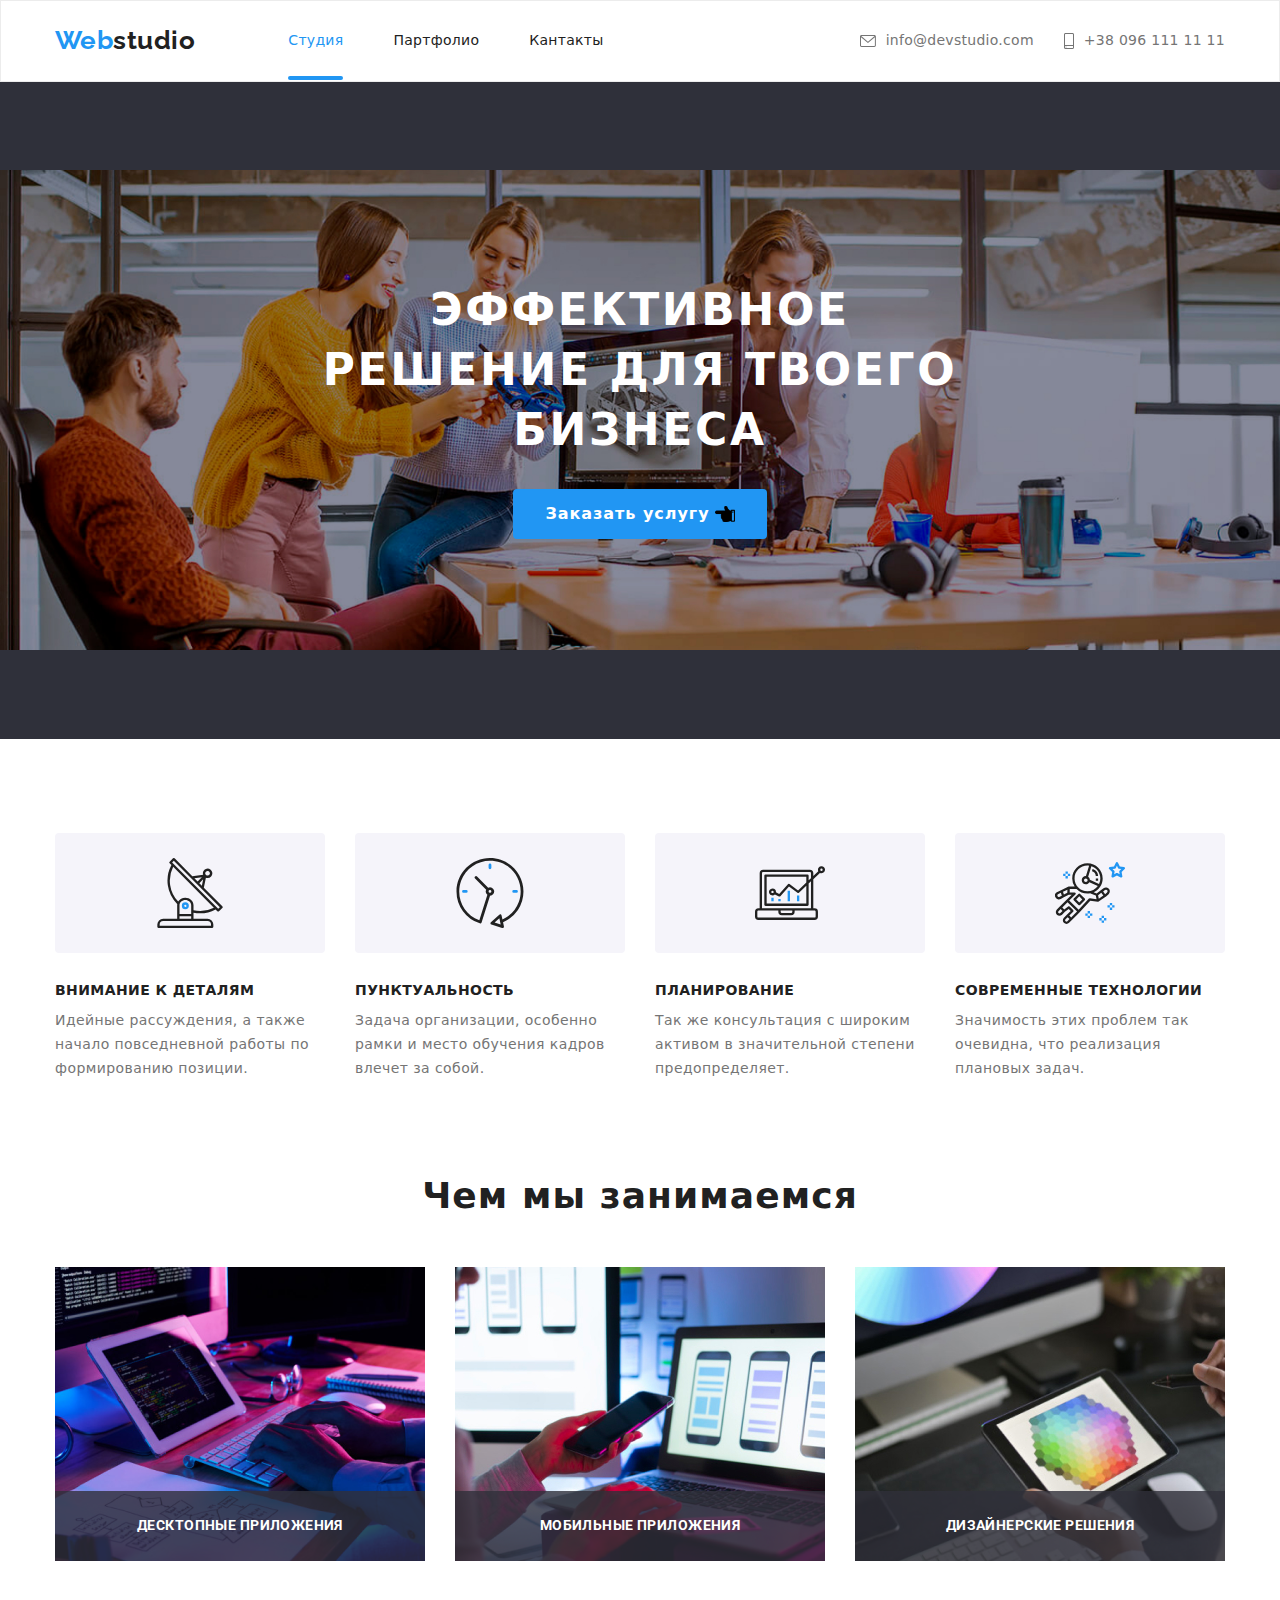
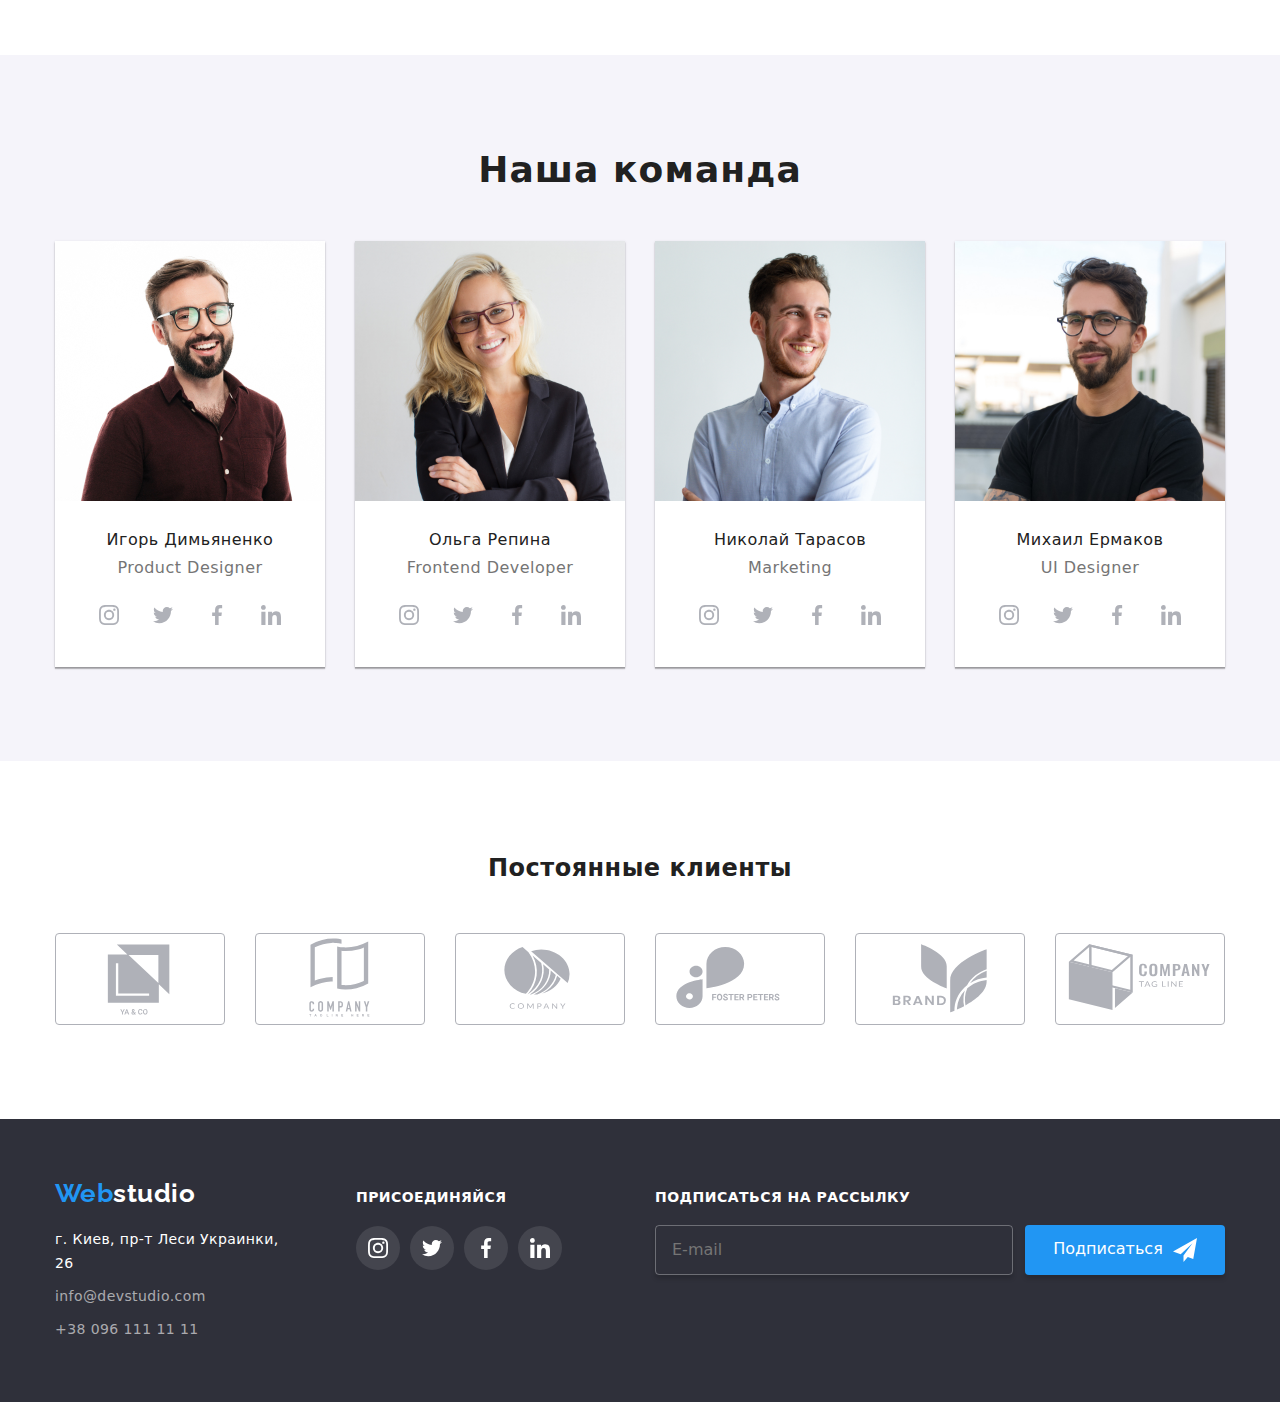
==== commit eff810c3: "сделал домашнее задание--оформление формы" ====
--- a/index.html
+++ b/index.html
@@ -60,7 +60,9 @@
       <section class="hero">
         <div class="container hero-container">
           <h1 class="hero-title">эффективное решение для твоего бизнеса</h1>
-          <button type="button" class="hero-button" data-modal-open>Заказать услугу</button>
+          <button type="button" class="hero-button" data-modal-open>
+            Заказать услугу
+          </button>
         </div>
       </section>
       <!-- Наши Преимущества -->
@@ -430,14 +432,81 @@
               </li>
             </ul>
           </div>
+          <div class="form-subscribe">
+            <h2 class="title">Подписаться на рассылку</h2>
+            <div class="flex-sub">
+              <input
+                class="subscribe-input"
+                type="email"
+                name="email-subscribe"
+                placeholder="E-mail"
+              />
+              <button type="submit" class="btn-subscribe">
+                Подписаться
+                <svg class="icon-sub" width="24" height="24">
+                  <use href="./images/sprite2.svg#telegram-m"></use>
+                </svg>
+              </button>
+            </div>
+          </div>
         </div>
       </div>
     </footer>
     <div class="backdrop is-hidden" data-modal>
-      <div class="modal ">
-        <button type="button" class="modal-button" data-modal-close>
-          <img src="./images/krestik.png" alt="крестик" width="15px" height="15px">
-        </button>
+      <div class="modal">
+        <button type="button" class="modal-button" data-modal-close></button>
+        <form class="form" autocomplete="off">
+          <h2 class="form-title">Оставьте свои данные, мы вам перезвоним</h2>
+          <label class="form-field">
+            <span class="span-text">Имя</span>
+            <input
+              class="input"
+              type="text"
+              name="name-people"
+              placeholder=""
+            />
+            <svg class="form-icon" width="12" height="12">
+              <use href="./images/sprite2.svg#men-m"></use>
+            </svg>
+          </label>
+          <label class="form-field">
+            <span class="span-text">Телефон</span>
+            <input
+              class="input"
+              type="tel"
+              name="tel"
+              placeholder=""
+              pattern="[0-9]+"
+            />
+            <svg class="form-icon" width="13" height="13">
+              <use href="./images/sprite2.svg#tel-m"></use>
+            </svg>
+          </label>
+          <label class="form-field">
+            <span class="span-text">Почта</span>
+            <input class="input" type="email" name="email" placeholder="" />
+            <svg class="form-icon" width="15" height=" 12">
+              <use href="./images/sprite2.svg#envelope-m"></use>
+            </svg>
+          </label>
+          <label class="form-field">
+            <span class="span-text">Коментарий</span>
+            <textarea
+              class="field-coment"
+              
+              placeholder="Введите текст"
+            ></textarea>
+          </label>
+          <label class="checkbox-label">
+            <input class="checkbox-input" type="checkbox" name="policy" />
+            <span class="checkbox"></span>
+            <span class="checkbox-policy"
+              >Соглашаюсь с рассылкой и принимаю
+              <a href="" class="link-policy">Условия договора</a></span
+            >
+          </label>
+          <button type="submit" class="btn-form">Отправить</button>
+        </form>
       </div>
     </div>
     <script src="./js/modal.js"></script>
--- a/css/styles.css
+++ b/css/styles.css
@@ -4,7 +4,7 @@
   --secondary-text-color: #757575;
   --white-text-color: #ffffff;
   --grey-button-color: #f5f4fa;
-  --cubik-linear:cubic-bezier(0.4, 0, 0.2, 1);
+  --cubik-linear: cubic-bezier(0.4, 0, 0.2, 1);
 }
 /* глобальное оформление/настройки/значения */
 html {
@@ -28,12 +28,14 @@
 .navigation-list .link,
 .address-header .link,
 .logo,
-.address-footer .link, .link {
+.address-footer .link,
+.link {
   text-decoration: none;
 }
 
 .list,
-.title , .item{
+.title,
+.item {
   padding: 0px;
   list-style-type: none;
   margin: 0px;
@@ -45,9 +47,15 @@
   padding-right: 15px;
   margin-left: auto;
   margin-right: auto;
-
-}
-
+}
+
+/* оформление для вёрстки скрытых заголовков */
+
+.zero-list,
+.zero-button,
+.zero-title {
+  display: none;
+}
 
 /* Оформление header  */
 
@@ -76,21 +84,19 @@
   font-size: 26px;
   font-weight: 700;
   line-height: 1.15;
-  margin-bottom:20px;
-}
-
-
+  margin-bottom: 20px;
+}
 
 /* Главная навигация */
-.page-header{
+.page-header {
   position: fixed;
   top: 0;
   width: 100%;
   background-color: var(--white-text-color);
   z-index: 100;
-  border: 1px solid rgba(236, 236, 236, 1)
-}
-.page-header .container{
+  border: 1px solid rgba(236, 236, 236, 1);
+}
+.page-header .container {
   display: flex;
   align-items: center;
   justify-content: space-between;
@@ -119,21 +125,20 @@
   line-height: 1.14;
   letter-spacing: 0.02em;
 
-  transition:color 250ms var(--cubik-linear) ;
+  transition: color 250ms var(--cubik-linear);
 }
 
 .navigation-list .link:hover,
 .navigation-list .link:focus {
   color: var(--accent-color);
-
 }
 .navigation-list .link-current {
   color: var(--accent-color);
-position: relative;
-}
-.link-current::after{
+  position: relative;
+}
+.link-current::after {
   position: absolute;
-bottom: 0;
+  bottom: 0;
 
   content: "";
   display: block;
@@ -141,7 +146,6 @@
   height: 4px;
   background-color: var(--accent-color);
   border-radius: 2px;
-
 }
 
 /*  Оформление mail phone */
@@ -156,7 +160,7 @@
 .link-list {
   align-items: center;
   display: flex;
-justify-content: space-between;
+  justify-content: space-between;
 }
 .link-list:not(:last-child) {
   margin-right: 30px;
@@ -181,7 +185,8 @@
   margin-right: 30px;
 }
 
-.link-list .link:hover , .link-list .link:focus{ 
+.link-list .link:hover,
+.link-list .link:focus {
   color: var(--accent-color);
 }
 
@@ -201,14 +206,11 @@
 .mail:hover .envelope,
 .mail:focus .envelope,
 .tel:hover .smartphone,
-.tel:focus .smartphone
-{
+.tel:focus .smartphone {
   fill: var(--accent-color);
 }
 
-
 /* Оформление Main  */
-
 
 /* оформление hero  */
 .hero {
@@ -244,10 +246,10 @@
   letter-spacing: 0.06em;
 }
 .hero-button {
-position: relative;
-  display:flex;
-margin-left: auto;
-margin-right: auto;
+  position: relative;
+  display: flex;
+  margin-left: auto;
+  margin-right: auto;
   align-items: center;
   overflow: hidden;
 
@@ -258,7 +260,7 @@
   color: #ffffff;
   background-color: #2196f3;
   transition: background-color 250ms var(--cubik-linear),
-  color 250ms var(--cubik-linear);
+    color 250ms var(--cubik-linear);
 
   cursor: pointer;
   font-size: 16px;
@@ -267,50 +269,49 @@
   letter-spacing: 0.06em;
 }
 
-.hero-button::after{
-  background-image:url(../images/finger.png);
-background-size: contain;
-content:"" ;
+.hero-button::after {
+  background-image: url(../images/finger.png);
+  background-size: contain;
+  content: "";
   width: 20px;
   height: 20px;
   margin-left: 5px;
   transition: transform 250ms var(--cubik-linear);
 }
 
-.hero-button:hover::after ,.hero-button:focus::after{
+.hero-button:hover::after,
+.hero-button:focus::after {
   transform: translateY(-35px);
 }
 
-.hero-button::before{
+.hero-button::before {
   position: absolute;
   top: 50%;
   right: 32px;
-transform: translateY(calc(-50% + 35px));
-transition: transform 250ms var(--cubik-linear);
+  transform: translateY(calc(-50% + 35px));
+  transition: transform 250ms var(--cubik-linear);
 
   content: "";
   width: 20px;
   height: 20px;
   background-image: url(../images/galockka.png);
   background-size: contain;
-
-}
-
-.hero-button:hover::before ,.hero-button:focus::before{
-transform: translateY(-50% );
+}
+
+.hero-button:hover::before,
+.hero-button:focus::before {
+  transform: translateY(-50%);
 }
 
 .hero-button:focus,
 .hero-button:hover {
   color: var(--accent-color);
-  background-color:var(--white-text-color);
-}
-
+  background-color: var(--white-text-color);
+}
 
 /* Оформление модального окна */
 
-.backdrop{
-
+.backdrop {
   position: fixed;
   z-index: 200;
   width: 100%;
@@ -322,37 +323,41 @@
   transition: opacity 250ms var(--cubik-linear);
 }
 
-.backdrop.is-hidden{
+.backdrop.is-hidden {
   opacity: 0;
   pointer-events: none;
 }
 
-.modal{
-  position: absolute;
+.modal {
+  position: fixed;
   width: 528px;
   height: 581px;
   background-color: var(--white-text-color);
   top: 50%;
   left: 50%;
-  transform: translate(-50% , -50%);
-
-}
-
-.modal-button{
+  transform: translate(-50%, -50%);
+  border-radius: 4px;
+  box-shadow: 0px 2px 1px 0px rgba(0, 0, 0, 0.2),
+    0px 1px 1px 0px rgba(0, 0, 0, 0.14), 0px 1px 3px 0px rgba(0, 0, 0, 0.12);
+}
+
+.modal-button {
   position: absolute;
   margin-right: 15px;
   margin-top: 15px;
   right: 0;
   width: 30px;
   height: 30px;
-  border: 1px solid red;
+  border-radius: 50%;
+  border: 1px solid var(--accent-color);
+  background-image: url(../images/krestik.png);
+  background-size: 15px;
+  background-position: center;
+  background-repeat: no-repeat;
 }
 
 /* Офорнмление section-warninig */
-.zero-title {
-  margin: 0;
-  color: var(--white-text-color);
-}
+
 .section-warning {
   margin-top: 94px;
 }
@@ -377,8 +382,7 @@
   font-size: 14px;
   line-height: 1.14;
   letter-spacing: 0.03em;
-  text-
-  : uppercase;
+  text-: uppercase;
 }
 
 .list-warning .subtitle {
@@ -409,17 +413,15 @@
   display: flex;
   justify-content: space-between;
 }
-img{
+img {
   display: block;
-  
 }
 .section-work {
   margin-bottom: 94px;
   margin-top: 94px;
-
-}
-.section-work .title-work{
-    margin-bottom: 50px;
+}
+.section-work .title-work {
+  margin-bottom: 50px;
   margin-top: 0px;
 
   font-size: 36px;
@@ -427,29 +429,28 @@
   letter-spacing: 0.03em;
   text-align: center;
 }
-.work-list .item{
+.work-list .item {
   position: relative;
 }
-.top-card{
-  display: flex;
-justify-content: center;
-align-items: center;
+.top-card {
+  display: flex;
+  justify-content: center;
+  align-items: center;
   position: absolute;
   bottom: 0;
   content: "";
 
   width: 100%;
   height: 70px;
-  background-color:rgba(47, 48, 58, 0.8);
-font-family: Roboto;
-font-size: 14px;
-font-weight: 700;
-line-height: 1.14;
-letter-spacing: 0.03em;
-text-transform: uppercase;
-color: var(--white-text-color);
-}
-
+  background-color: rgba(47, 48, 58, 0.8);
+  font-family: Roboto;
+  font-size: 14px;
+  font-weight: 700;
+  line-height: 1.14;
+  letter-spacing: 0.03em;
+  text-transform: uppercase;
+  color: var(--white-text-color);
+}
 
 /* Оформление "Наша Каманда/section-team" */
 .section-team {
@@ -496,7 +497,6 @@
   box-shadow: 0px 2px 1px 0px rgba(0, 0, 0, 0.2),
     0px 1px 1px 0px rgba(0, 0, 0, 0.14), 0px 1px 3px 0px rgba(0, 0, 0, 0.12);
 }
-
 
 /* Оформление иконок */
 
@@ -524,9 +524,9 @@
   margin-bottom: 30px;
   margin-top: 16px;
   background-color: var(--white-text-color);
-    border-radius: 0;
-transition: background-color 250ms var(--cubik-linear), border-radius 250ms cubic-bezier(0.4, 0, 0.2, 1) ;
-
+  border-radius: 0;
+  transition: background-color 250ms var(--cubik-linear),
+    border-radius 250ms cubic-bezier(0.4, 0, 0.2, 1);
 }
 
 .link-bg:hover,
@@ -535,10 +535,9 @@
   background-color: var(--accent-color);
 }
 
-.link-bg .social-icon{
-  fill: #AFB1B8;
-;
-    transition: fill 250ms var(--cubik-linear);
+.link-bg .social-icon {
+  fill: #afb1b8;
+  transition: fill 250ms var(--cubik-linear);
 }
 .link-bg:hover .social-icon,
 .link-bg:focus .social-icon {
@@ -547,43 +546,42 @@
 
 /* Оформление Постоянных Клиентов/section-company */
 
-.section-company{
+.section-company {
   margin-top: 94px;
   margin-bottom: 94px;
 }
 
-.list-company{
+.list-company {
   display: flex;
   justify-content: space-between;
 }
 
-.section-company .title-company{
+.section-company .title-company {
   margin-bottom: 50px;
   text-align: center;
 }
 
-.list-company .item{
+.list-company .item {
   height: 92px;
 }
 
-.icon-company{
-  fill:#AFB1B8 ;
+.icon-company {
+  fill: #afb1b8;
   width: 170px;
   height: 92px;
-border:1px solid #AFB1B8;
-border-radius: 4px;
-transition: fill 250ms var(--cubik-linear);
-}
-
-.icon-company:hover ,.icon-company:focus{
-    fill:var(--accent-color) ;
-border:1px solid var(--accent-color);
-border-radius: 4px;
-}
-
+  border: 1px solid #afb1b8;
+  border-radius: 4px;
+  transition: fill 250ms var(--cubik-linear);
+}
+
+.icon-company:hover,
+.icon-company:focus {
+  fill: var(--accent-color);
+  border: 1px solid var(--accent-color);
+  border-radius: 4px;
+}
 
 /* main portfolio */
-
 
 /* Оформление Навигация Портфолио  */
 .section-button {
@@ -593,13 +591,8 @@
 
 .list-button {
   display: flex;
-  justify-content:center;
+  justify-content: center;
   height: 38px;
-}
-
-.zero-button {
-  color: var(--white-text-color);
-  margin: 0px;
 }
 
 .list-button .button {
@@ -608,14 +601,14 @@
   border-radius: 4px;
 
   background-color: var(--grey-button-color);
-  color:var(--primary-text-color) ;
+  color: var(--primary-text-color);
   font-size: 16px;
   font-weight: 500;
   line-height: 1.62;
-  transition: color 250ms var(--cubik-linear), background-color 250ms var(--cubik-linear),
-  box-shadow 250ms var(--cubik-linear) ;
-box-shadow: none;
-
+  transition: color 250ms var(--cubik-linear),
+    background-color 250ms var(--cubik-linear),
+    box-shadow 250ms var(--cubik-linear);
+  box-shadow: none;
 }
 
 .list-button .item {
@@ -631,18 +624,12 @@
     0px 1px 2px 0px rgba(0, 0, 0, 0.08), 0px 3px 1px 0px rgba(0, 0, 0, 0.1);
 }
 
-
 /* Оформление Раздела Карточек В Профиле */
 .section-images {
   margin-bottom: 97px;
   margin-top: 50px;
 }
 
-.zero-list {
-  color: var(--white-text-color);
-  margin: 0px;
-}
-
 .list-images {
   display: flex;
   flex-wrap: wrap;
@@ -650,10 +637,9 @@
 }
 
 .list-images .item {
-  transition:box-shadow 250ms var(--cubik-linear);
+  transition: box-shadow 250ms var(--cubik-linear);
   margin-right: 30px;
   margin-bottom: 30px;
-  
 }
 
 .list-images .item:nth-child(3n) {
@@ -669,9 +655,8 @@
     0px 4px 4px 0px rgba(0, 0, 0, 0.06), 0px 1px 1px 0px rgba(0, 0, 0, 0.12);
 }
 
-
-.text-of-card{
-  border: 1px solid rgba(238, 238, 238, 1)
+.text-of-card {
+  border: 1px solid rgba(238, 238, 238, 1);
 }
 .text-of-card .title {
   font-size: 18px;
@@ -683,54 +668,54 @@
   margin-left: 24px;
 }
 
-.text-of-card .subtitle{
-font-size: 16px;
-font-weight: 400;
-line-height: 1.87;
+.text-of-card .subtitle {
+  font-size: 16px;
+  font-weight: 400;
+  line-height: 1.87;
   margin: 0;
   margin-bottom: 20px;
   margin-left: 24px;
 
-color: var(--secondary-text-color);
+  color: var(--secondary-text-color);
 }
 
 .card-link {
-  color: var(--primary-text-color); 
-}
-
+  color: var(--primary-text-color);
+}
 
 .card-text-images {
   position: relative;
   width: 370px;
   border: 1px stroke rgb(238, 238, 238);
-  box-shadow: none ;
+  box-shadow: none;
   overflow: hidden;
 }
 
-.overlay{
-
-position: absolute;
-width: 100%;
-height: 100%;
-top: 0;
-left: 0;
-transform: translateY(100%);
-opacity:0;
-background-color: rgba(33, 150, 243, 0.9);
-transition: transform 250ms var(--cubik-linear) , opacity 250ms var(--cubik-linear);
-
-padding-left:24px ;
-padding-top: 63px;
-margin-bottom: 0;
-font-size: 18px;
-line-height: 28px;
-color: var(--white-text-color);
-}
-
-.card-link:hover .overlay , .card-text-images:focus .card-hidden{
+.overlay {
+  position: absolute;
+  width: 100%;
+  height: 100%;
+  top: 0;
+  left: 0;
+  transform: translateY(100%);
+  opacity: 0;
+  background-color: rgba(33, 150, 243, 0.9);
+  transition: transform 250ms var(--cubik-linear),
+    opacity 250ms var(--cubik-linear);
+
+  padding-left: 24px;
+  padding-top: 63px;
+  margin-bottom: 0;
+  font-size: 18px;
+  line-height: 28px;
+  color: var(--white-text-color);
+}
+
+.card-link:hover .overlay,
+.card-text-images:focus .card-hidden {
   transform: translateY(0%);
-opacity: 1;
-} 
+  opacity: 1;
+}
 
 /* Оформление Футера  */
 
@@ -750,26 +735,26 @@
   margin-right: 70px;
 }
 
-.street-address{
+.street-address {
   display: inline-block;
-font-size: 14px;
-line-height: 1.71;
-letter-spacing: 0.03em;
-color: var(--white-text-color);
-font-style: normal;
-text-decoration: none;
-margin-top:20px ;
-margin-bottom: 9px;
-transition: color 250ms var(--cubik-linear);
+  font-size: 14px;
+  line-height: 1.71;
+  letter-spacing: 0.03em;
+  color: var(--white-text-color);
+  font-style: normal;
+  text-decoration: none;
+  margin-top: 20px;
+  margin-bottom: 9px;
+  transition: color 250ms var(--cubik-linear);
 }
 
 .link-list-footer .link {
-font-style: normal;
-color: rgba(255, 255, 255, 0.6);
-font-size: 14px;
-line-height: 1.71;
-letter-spacing: 0.03em;
-transition: color 250ms var(--cubik-linear);
+  font-style: normal;
+  color: rgba(255, 255, 255, 0.6);
+  font-size: 14px;
+  line-height: 1.71;
+  letter-spacing: 0.03em;
+  transition: color 250ms var(--cubik-linear);
 }
 
 .link-list-footer .link:hover,
@@ -782,7 +767,6 @@
 .link-list-footer .adrs:not(:last-child) {
   margin-bottom: 9px;
 }
-
 
 /* Оформление "Присоединяйся" */
 
@@ -803,10 +787,9 @@
 /* Иконки  */
 .social-icon-footer {
   fill: var(--white-text-color);
-
-}
-
-.link-bg-footer   {
+}
+
+.link-bg-footer {
   display: block;
   padding-top: 12px;
   padding-bottom: 12px;
@@ -815,10 +798,229 @@
   border-radius: 50%;
   text-align: center;
   background-color: rgba(255, 255, 255, 0.1);
-    transition: background-color 250ms var(--cubik-linear);
+  transition: background-color 250ms var(--cubik-linear);
 }
 
 .link-bg-footer:hover,
 .link-bg-footer:focus {
   background-color: var(--accent-color);
-}+}
+
+/* ОФОРМЛЕНИЕ ПОДПИСКИ НА РАССЫЛКУ */
+
+.form-subscribe {
+  margin: 0;
+  padding: 0;
+  margin-left: 93px;
+}
+
+.form-subscribe .title {
+  color: var(--white-text-color);
+  font-size: 14px;
+  line-height: 16px;
+  letter-spacing: 3%;
+  text-transform: uppercase;
+  margin-bottom: 20px;
+}
+
+.subscribe-input {
+  border-radius: 4px;
+  border: 1px solid rgba(255, 255, 255, 0.3);
+  box-shadow: 0px 4px 4px 0px rgba(0, 0, 0, 0.15);
+  background: rgba(33, 150, 243, 0);
+  height: 50px;
+  width: 358px;
+  padding-left: 16px;
+  color: var(--white-text-color);
+}
+
+.btn-subscribe {
+  display: flex;
+  justify-content: center;
+  align-items: center;
+  margin: 0;
+  padding: 0;
+  width: 200px;
+  height: 50px;
+  margin-left: 12px;
+  border-radius: 4px;
+  border: none;
+
+  cursor: pointer;
+  color: var(--white-text-color);
+  box-shadow: 0px 4px 4px 0px rgba(0, 0, 0, 0.15);
+  background: rgb(33, 150, 243);
+}
+.icon-sub {
+  fill: var(--white-text-color);
+  margin-left: 10px;
+}
+
+.flex-sub {
+  display: flex;
+}
+
+/* ОФОРМЛЕНИЕ ФОРМЫ */
+
+.form-title {
+  font-size: 20px;
+  font-weight: 700;
+  line-height: 1.15;
+  letter-spacing: 0.03em;
+  text-align: center;
+  margin: 0;
+  margin-bottom: 12px;
+}
+.form {
+  width: 448px;
+  margin-left: auto;
+  margin-right: auto;
+
+  margin-top: 40px;
+}
+
+.form-field {
+  display: flex;
+  position: relative;
+  flex-direction: column;
+  margin-bottom: 10px;
+  transition: fill 250ms var(--cubik-linear);
+}
+
+.form-field:focus-within {
+  fill: var(--accent-color);
+}
+
+.form-icon {
+  position: absolute;
+  bottom: 14px;
+  left: 15px;
+}
+
+.input {
+  height: 40px;
+  padding: 0;
+  padding-left: 43px;
+  border: 1px solid rgba(33, 33, 33, 0.2);
+  border-radius: 4px;
+  transition: border 250ms var(--cubik-linear);
+}
+
+.input:focus,
+.input:hover {
+  border: 1px solid var(--accent-color);
+}
+
+.field-coment {
+  height: 120px;
+  resize: none;
+  padding: 12px 16px;
+  font-size: 12px;
+  line-height: 1.16;
+  letter-spacing: 1%;
+  border: 1px solid rgba(33, 33, 33, 0.2);
+  border-radius: 4px;
+  transition: border 250ms var(--cubik-linear);
+}
+.field-coment:hover,
+.field-coment:focus {
+  border: 1px solid var(--accent-color);
+}
+.field-coment::placeholder {
+  color: rgba(117, 117, 117, 0.5);
+  font-size: 12px;
+  font-weight: 400;
+  line-height: 1.16;
+  letter-spacing: 1%;
+}
+
+.input:valid:not(:placeholder-shown) {
+  border: 1px solid green;
+}
+
+.input:invalid:not(:placeholder-shown) {
+  border: 1px solid RED;
+}
+
+.checkbox-label {
+  display: flex;
+  justify-content: center;
+  margin-left: auto;
+  margin-right: auto;
+  margin-top: 20px;
+  margin-bottom: 30px;
+  display: flex;
+  justify-content: center;
+  align-items: center;
+}
+
+.checkbox-input {
+  -webkit-appearance: none;
+  -moz-appearance: none;
+  appearance: none;
+
+  position: absolute;
+}
+
+.checkbox {
+  margin-right: 8px;
+  width: 16px;
+  height: 15px;
+  border-radius: 4px;
+  border: 2px solid black;
+  transition: background-color 250ms var(--cubik-linear),
+    background-origin 250ms var(--cubik-linear),
+    border 250ms var(--cubik-linear);
+}
+
+.checkbox-input:checked + .checkbox {
+  background-color: var(--accent-color);
+  border: var(--accent-color);
+  background-origin: border-box;
+  background-image: url(../images/icon_check.svg);
+}
+
+.checkbox-policy {
+  font-size: 14px;
+  font-weight: 400;
+  line-height: 24px;
+  letter-spacing: 3%;
+  color: var(--secondary-text-color);
+}
+
+.span-text {
+  font-size: 12px;
+  line-height: 1.16;
+  letter-spacing: 0.01em;
+  color: var(--secondary-text-color);
+  margin-bottom: 4px;
+}
+.link-policy {
+  color: var(--accent-color);
+}
+.btn-form {
+  width: 200p;
+  height: 50px;
+  padding-left: 52px;
+  padding-right: 52px;
+  margin-left: auto;
+  margin-right: auto;
+  display: block;
+  background-color: rgba(33, 150, 243, 1);
+  transition: background-color 250ms var(--cubik-linear);
+
+  color: rgba(255, 255, 255, 1);
+
+  border-radius: 4px;
+  box-shadow: 0px 4px 4px 0px rgba(0, 0, 0, 0.15);
+  border: none;
+
+  font-size: 16px;
+  font-weight: 700;
+  line-height: 1.87;
+  letter-spacing: 0.06em;
+}
+.btn-form:focus,
+.btn-form:hover {
+  background-color: rgba(24, 140, 232, 1);
+}
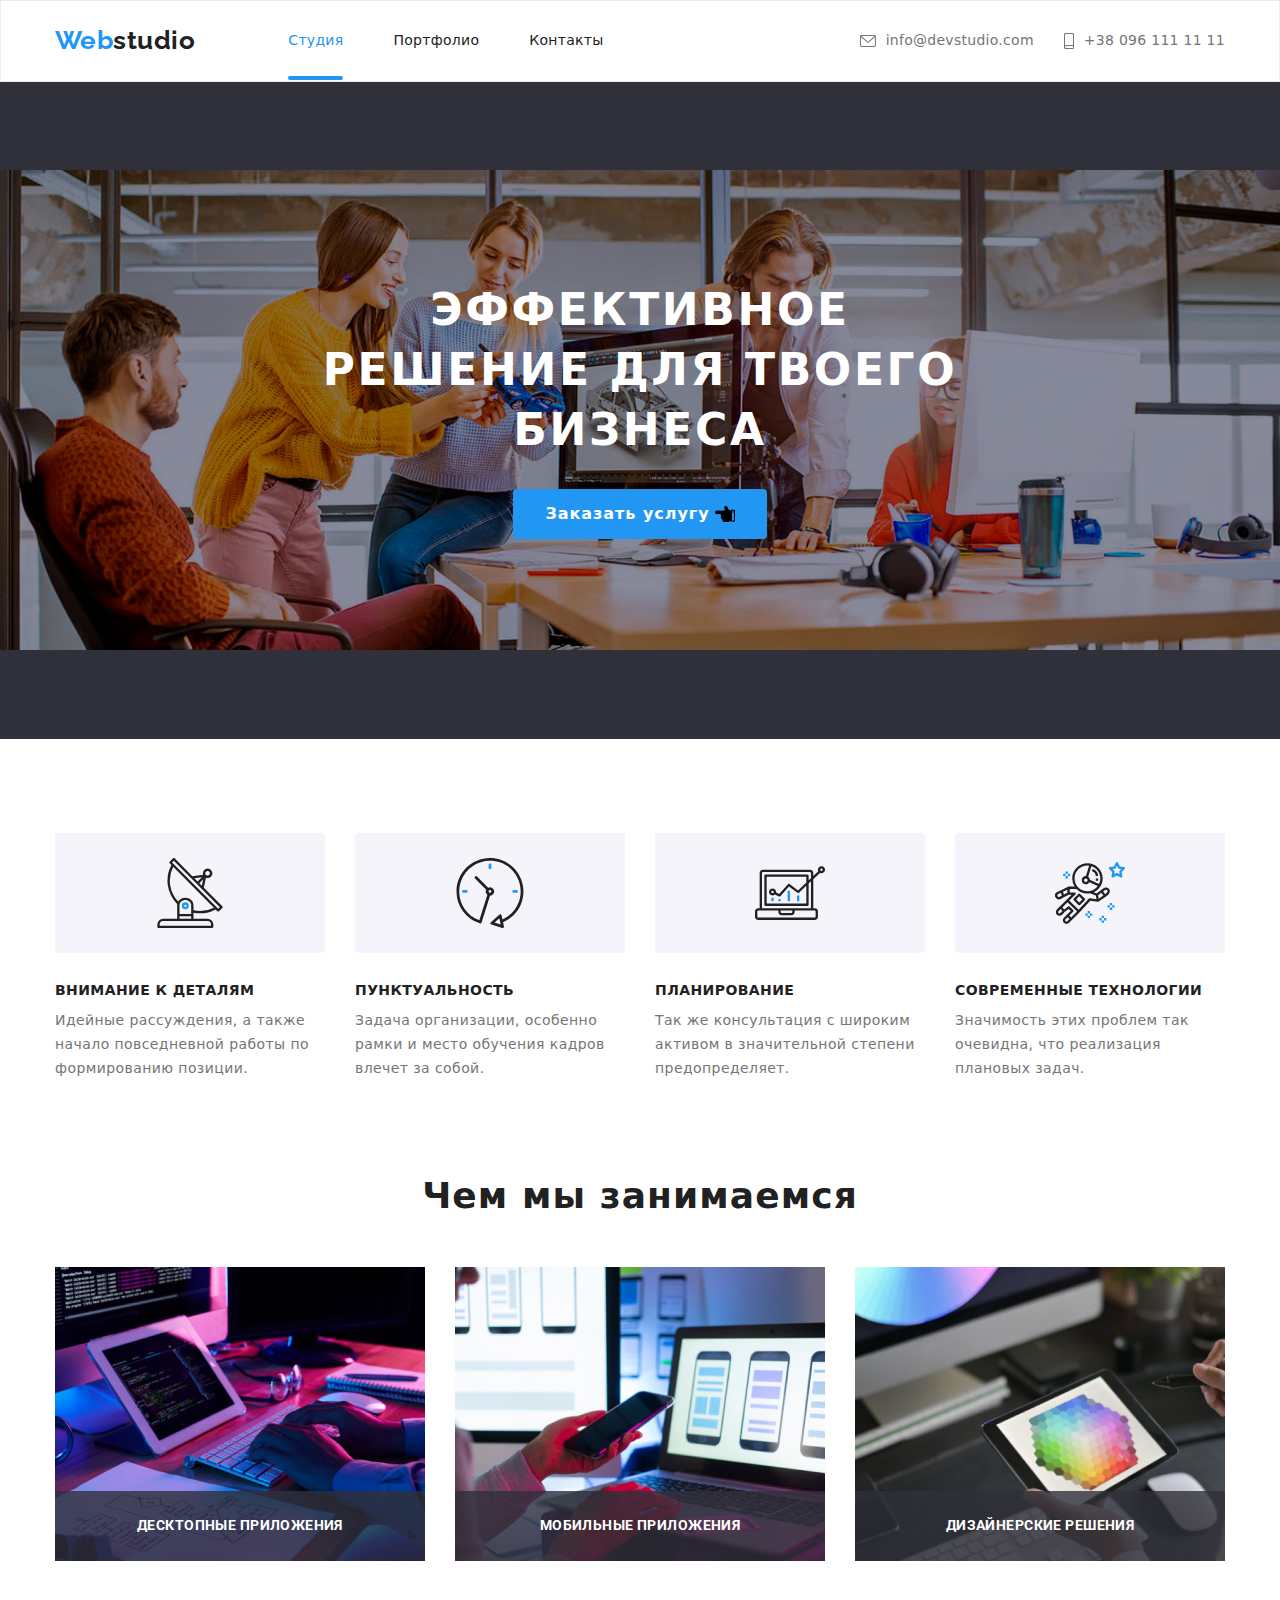
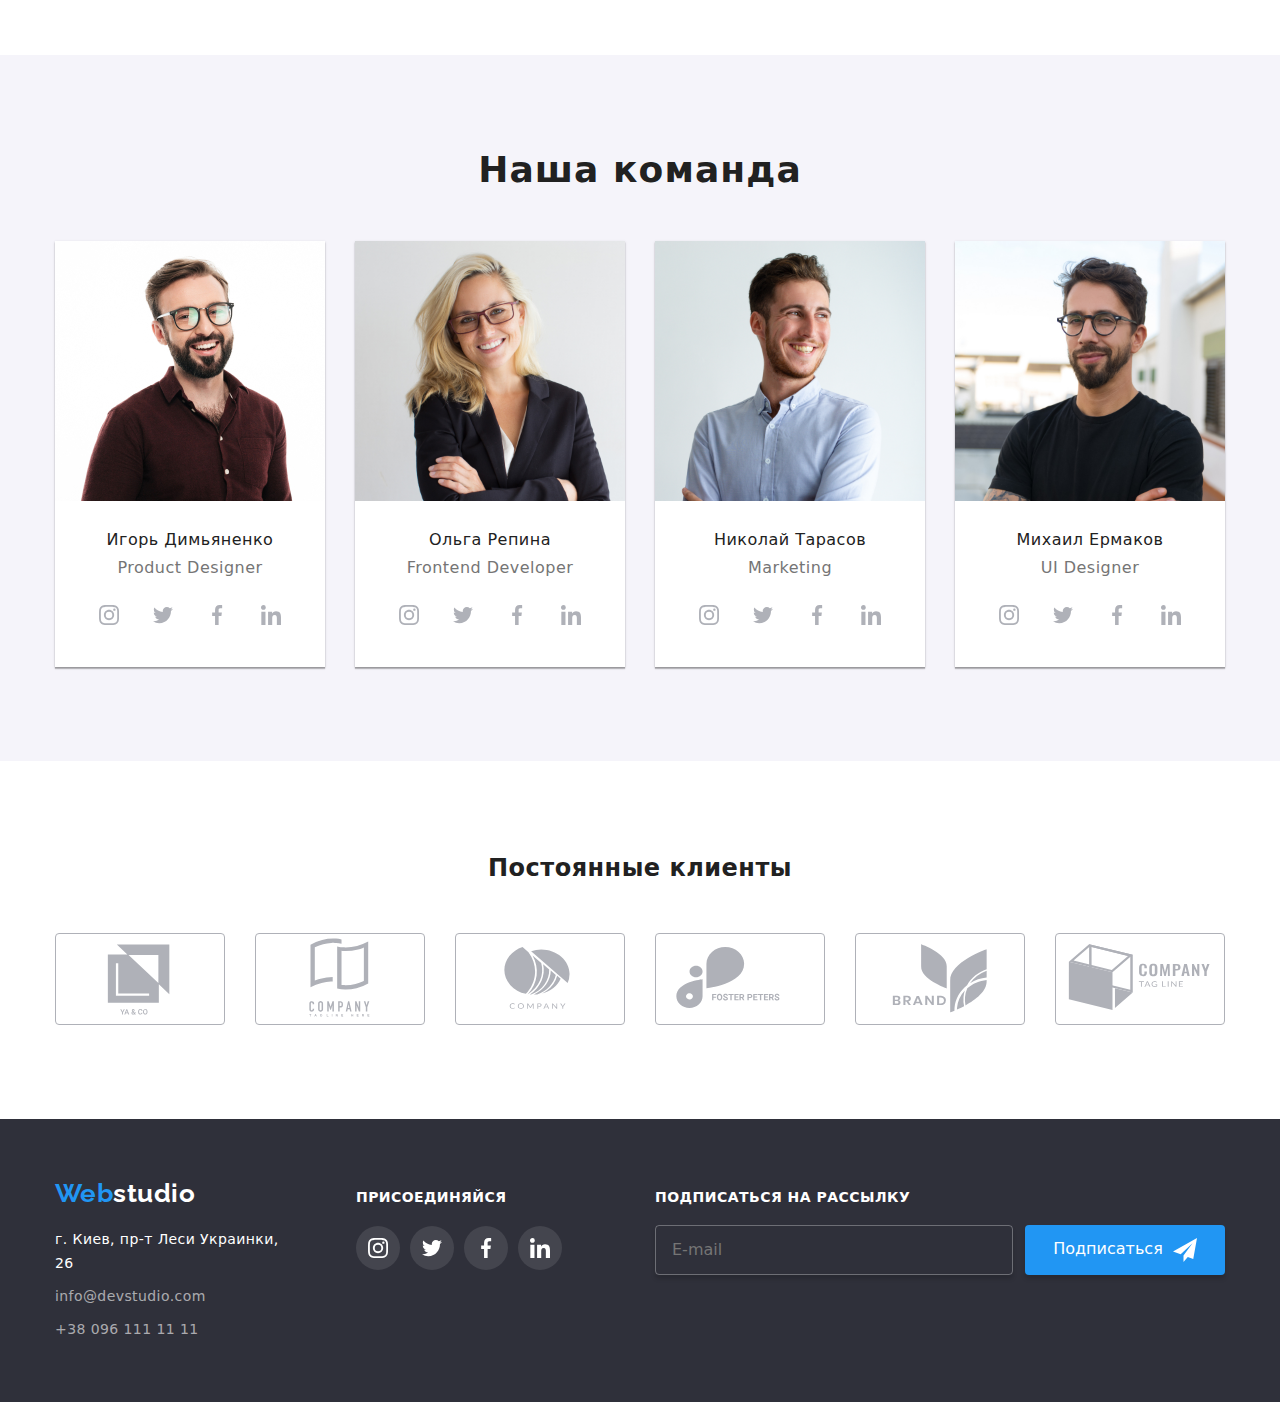
==== commit bc2b8814: "corrected spelling mistake" ====
--- a/index.html
+++ b/index.html
@@ -27,9 +27,9 @@
               <a href="./index.html" class="link link-current">Студия</a>
             </li>
             <li class="item">
-              <a href="./portfolio.html" class="link">Партфолио</a>
-            </li>
-            <li class="item"><a href="" class="link">Кантакты</a></li>
+              <a href="./portfolio.html" class="link">Портфолио</a>
+            </li>
+            <li class="item"><a href="" class="link">Контакты</a></li>
           </ul>
         </nav>
         <address class="address-header">
